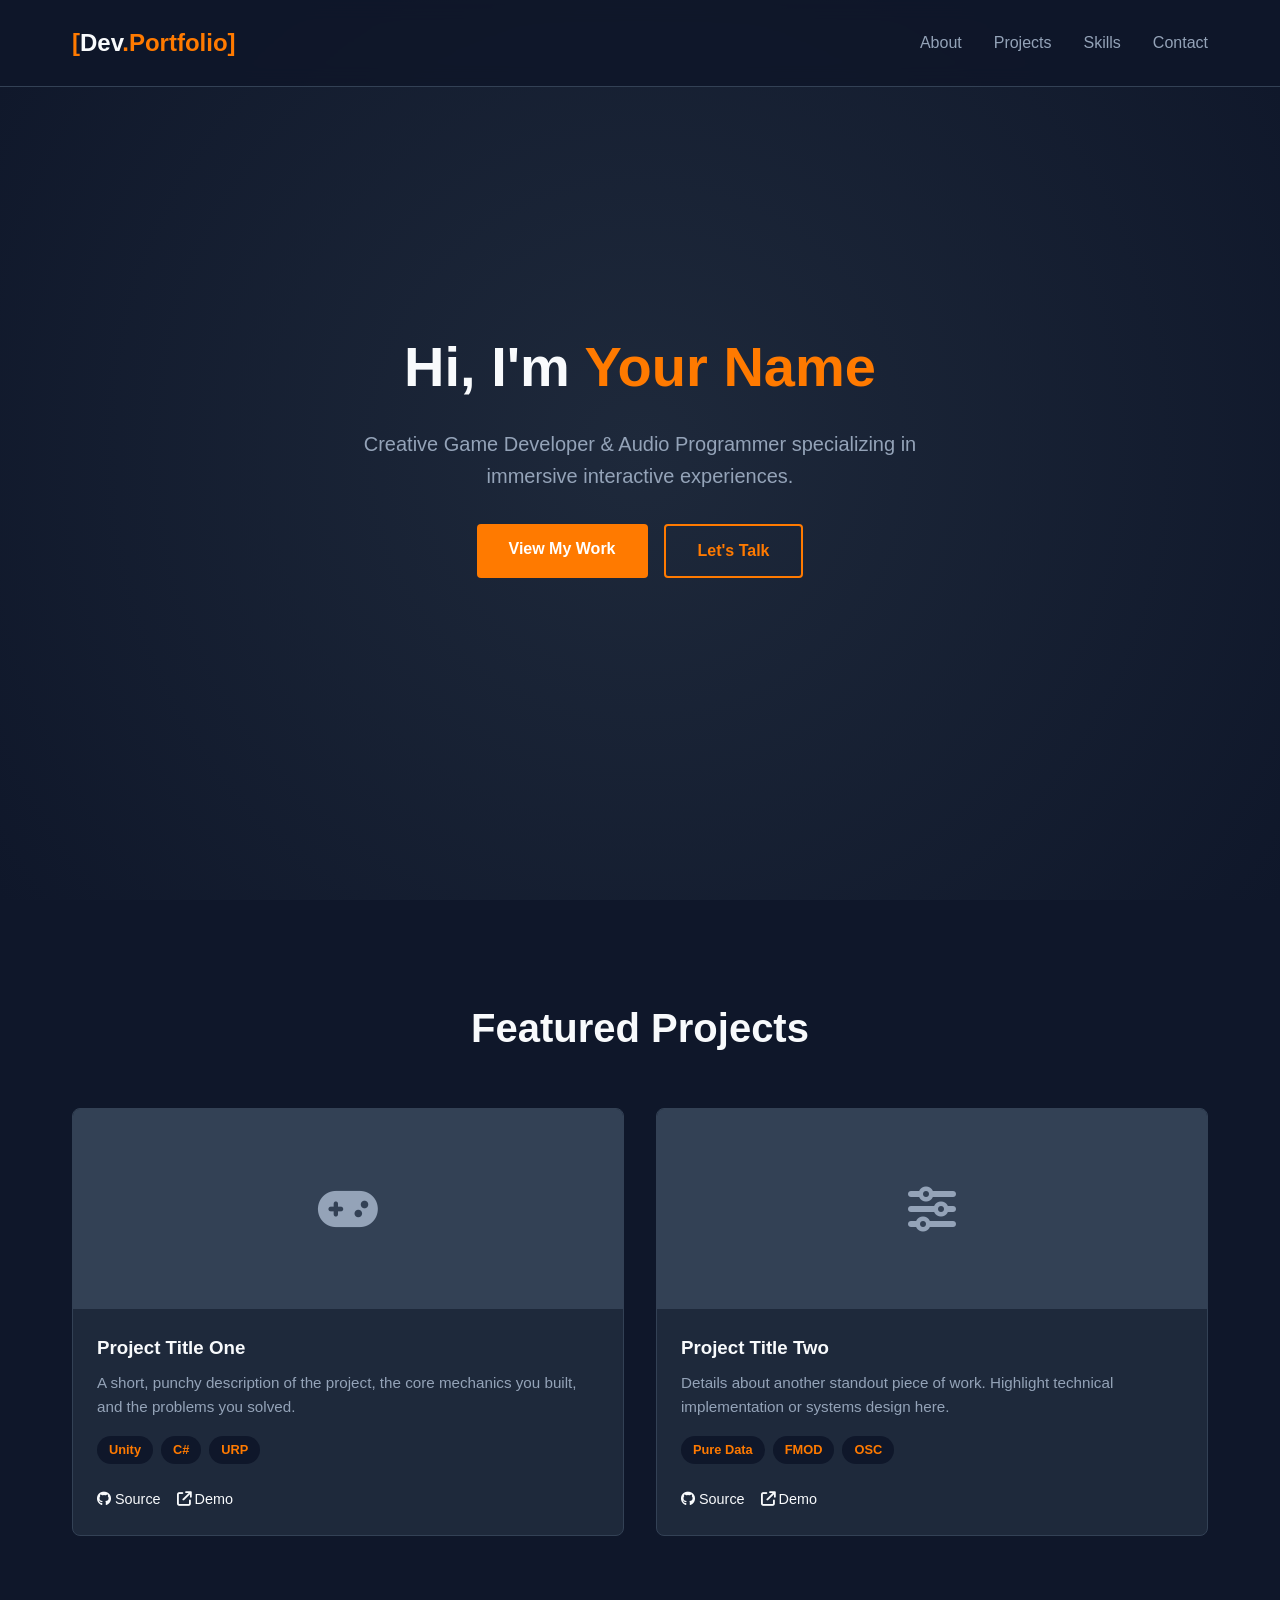
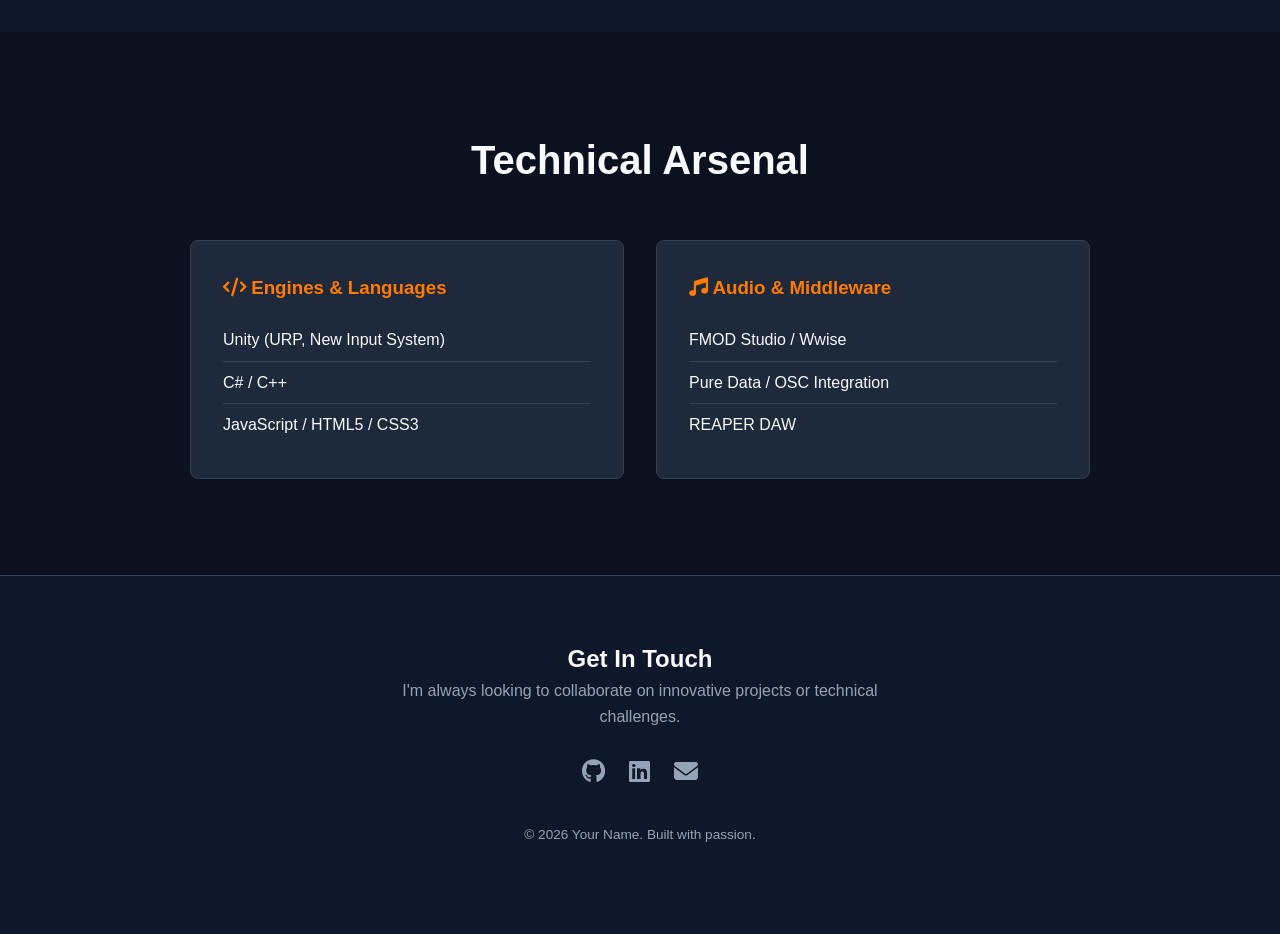
==== index.html @ 4544e8b8 "Added index, script, and style" ====
<!DOCTYPE html>
<html lang="en">
<head>
    <meta charset="UTF-8">
    <meta name="viewport" content="width=device-width, initial-scale=1.0">
    <title>Portfolio | Developer & Designer</title>
    <link rel="stylesheet" href="style.css">
    <link rel="stylesheet" href="https://cdnjs.cloudflare.com/ajax/libs/font-awesome/6.4.0/css/all.min.css">
</head>
<body>

    <header>
        <nav class="navbar">
            <a href="#" class="logo"><span>[</span>Dev<span>.Portfolio]</span></a>
            <ul class="nav-links">
                <li><a href="#about">About</a></li>
                <li><a href="#projects">Projects</a></li>
                <li><a href="#skills">Skills</a></li>
                <li><a href="#contact">Contact</a></li>
            </ul>
            <div class="burger">
                <i class="fa-solid fa-bars"></i>
            </div>
        </nav>
    </header>

    <section id="hero" class="hero-section">
        <div class="hero-content">
            <h1>Hi, I'm <span class="highlight">Your Name</span></h1>
            <p>Creative Game Developer & Audio Programmer specializing in immersive interactive experiences.</p>
            <div class="hero-buttons">
                <a href="#projects" class="btn primary-btn">View My Work</a>
                <a href="#contact" class="btn secondary-btn">Let's Talk</a>
            </div>
        </div>
    </section>

    <section id="projects" class="projects-section">
        <h2>Featured Projects</h2>
        <div class="projects-grid">
            
            <div class="project-card">
                <div class="project-image">
                    <div class="image-placeholder"><i class="fa-solid fa-gamepad fa-3x"></i></div>
                </div>
                <div class="project-info">
                    <h3>Project Title One</h3>
                    <p>A short, punchy description of the project, the core mechanics you built, and the problems you solved.</p>
                    <div class="tags">
                        <span>Unity</span>
                        <span>C#</span>
                        <span>URP</span>
                    </div>
                    <div class="project-links">
                        <a href="#" target="_blank"><i class="fa-brands fa-github"></i> Source</a>
                        <a href="#" target="_blank"><i class="fa-solid fa-arrow-up-right-from-square"></i> Demo</a>
                    </div>
                </div>
            </div>

            <div class="project-card">
                <div class="project-image">
                    <div class="image-placeholder"><i class="fa-solid fa-sliders fa-3x"></i></div>
                </div>
                <div class="project-info">
                    <h3>Project Title Two</h3>
                    <p>Details about another standout piece of work. Highlight technical implementation or systems design here.</p>
                    <div class="tags">
                        <span>Pure Data</span>
                        <span>FMOD</span>
                        <span>OSC</span>
                    </div>
                    <div class="project-links">
                        <a href="#" target="_blank"><i class="fa-brands fa-github"></i> Source</a>
                        <a href="#" target="_blank"><i class="fa-solid fa-arrow-up-right-from-square"></i> Demo</a>
                    </div>
                </div>
            </div>

        </div>
    </section>

    <section id="skills" class="skills-section">
        <h2>Technical Arsenal</h2>
        <div class="skills-container">
            <div class="skill-category">
                <h3><i class="fa-solid fa-code"></i> Engines & Languages</h3>
                <ul>
                    <li>Unity (URP, New Input System)</li>
                    <li>C# / C++</li>
                    <li>JavaScript / HTML5 / CSS3</li>
                </ul>
            </div>
            <div class="skill-category">
                <h3><i class="fa-solid fa-music"></i> Audio & Middleware</h3>
                <ul>
                    <li>FMOD Studio / Wwise</li>
                    <li>Pure Data / OSC Integration</li>
                    <li>REAPER DAW</li>
                </ul>
            </div>
        </div>
    </section>

    <footer id="contact">
        <h2>Get In Touch</h2>
        <p>I'm always looking to collaborate on innovative projects or technical challenges.</p>
        <div class="social-links">
            <a href="https://github.com" target="_blank"><i class="fa-brands fa-github"></i></a>
            <a href="https://linkedin.com" target="_blank"><i class="fa-brands fa-linkedin"></i></a>
            <a href="mailto:your.email@example.com"><i class="fa-solid fa-envelope"></i></a>
        </div>
        <p class="copyright">&copy; 2026 Your Name. Built with passion.</p>
    </footer>

    <script src="script.js"></script>
</body>
</html>
---- style.css ----
/* --- Global Reset & Variables --- */
* {
    margin: 0;
    padding: 0;
    box-sizing: border-box;
    font-family: 'Segoe UI', Tahoma, Geneva, Verdana, sans-serif;
    scroll-behavior: smooth;
}

:root {
    --bg-color: #0f172a;
    --card-bg: #1e293b;
    --text-main: #f8fafc;
    --text-muted: #94a3b8;
    --accent-color: #ff7a00; /* Warm, sharp glow */
    --accent-hover: #e06c00;
}

body {
    background-color: var(--bg-color);
    color: var(--text-main);
    line-height: 1.6;
}

/* --- Navigation --- */
header {
    background-color: rgba(15, 23, 42, 0.9);
    position: fixed;
    width: 100%;
    top: 0;
    z-index: 1000;
    backdrop-filter: blur(10px);
    border-bottom: 1px solid #334155;
}

.navbar {
    display: flex;
    justify-content: space-between;
    align-items: center;
    max-width: 1200px;
    margin: 0 auto;
    padding: 1.5rem 2rem;
}

.logo {
    font-size: 1.5rem;
    font-weight: 700;
    text-decoration: none;
    color: var(--text-main);
}

.logo span {
    color: var(--accent-color);
}

.nav-links {
    display: flex;
    list-style: none;
    gap: 2rem;
}

.nav-links a {
    text-decoration: none;
    color: var(--text-muted);
    font-weight: 500;
    transition: color 0.3s;
}

.nav-links a:hover {
    color: var(--accent-color);
}

.burger {
    display: none;
    font-size: 1.5rem;
    cursor: pointer;
}

/* --- Hero Section --- */
.hero-section {
    height: 100vh;
    display: flex;
    align-items: center;
    justify-content: center;
    text-align: center;
    padding: 0 2rem;
    background: radial-gradient(circle at center, #1e293b 0%, #0f172a 100%);
}

.hero-content h1 {
    font-size: 3.5rem;
    margin-bottom: 1rem;
}

.hero-content .highlight {
    color: var(--accent-color);
}

.hero-content p {
    font-size: 1.25rem;
    color: var(--text-muted);
    max-width: 600px;
    margin: 0 auto 2rem auto;
}

.hero-buttons {
    display: flex;
    justify-content: center;
    gap: 1rem;
}

.btn {
    padding: 0.75rem 2rem;
    border-radius: 4px;
    text-decoration: none;
    font-weight: 600;
    transition: all 0.3s;
}

.primary-btn {
    background-color: var(--accent-color);
    color: #fff;
}

.primary-btn:hover {
    background-color: var(--accent-hover);
    box-shadow: 0 0 15px rgba(255, 122, 0, 0.4);
}

.secondary-btn {
    border: 2px solid var(--accent-color);
    color: var(--accent-color);
}

.secondary-btn:hover {
    background-color: var(--accent-color);
    color: #fff;
}

/* --- Projects Section --- */
.projects-section {
    max-width: 1200px;
    margin: 0 auto;
    padding: 6rem 2rem;
}

.projects-section h2 {
    font-size: 2.5rem;
    margin-bottom: 3rem;
    text-align: center;
}

.projects-grid {
    display: grid;
    grid-template-columns: repeat(auto-fit, minmax(350px, 1fr));
    gap: 2rem;
}

.project-card {
    background-color: var(--card-bg);
    border-radius: 8px;
    overflow: hidden;
    border: 1px solid #334155;
    transition: transform 0.3s, box-shadow 0.3s;
}

.project-card:hover {
    transform: translateY(-5px);
    box-shadow: 0 10px 20px rgba(0,0,0,0.3);
    border-color: var(--accent-color);
}

.image-placeholder {
    background-color: #334155;
    height: 200px;
    display: flex;
    align-items: center;
    justify-content: center;
    color: var(--text-muted);
}

.project-info {
    padding: 1.5rem;
}

.project-info h3 {
    margin-bottom: 0.5rem;
}

.project-info p {
    color: var(--text-muted);
    font-size: 0.95rem;
    margin-bottom: 1rem;
}

.tags {
    display: flex;
    flex-wrap: wrap;
    gap: 0.5rem;
    margin-bottom: 1.5rem;
}

.tags span {
    background-color: #0f172a;
    color: var(--accent-color);
    padding: 0.25rem 0.75rem;
    font-size: 0.8rem;
    border-radius: 20px;
    font-weight: 600;
}

.project-links {
    display: flex;
    gap: 1rem;
}

.project-links a {
    color: var(--text-main);
    text-decoration: none;
    font-size: 0.9rem;
    transition: color 0.3s;
}

.project-links a:hover {
    color: var(--accent-color);
}

/* --- Skills Section --- */
.skills-section {
    background-color: #0b111e;
    padding: 6rem 2rem;
}

.skills-section h2 {
    font-size: 2.5rem;
    text-align: center;
    margin-bottom: 3rem;
}

.skills-container {
    max-width: 900px;
    margin: 0 auto;
    display: flex;
    justify-content: space-between;
    gap: 2rem;
    flex-wrap: wrap;
}

.skill-category {
    background-color: var(--card-bg);
    padding: 2rem;
    border-radius: 8px;
    flex: 1;
    min-width: 280px;
    border: 1px solid #334155;
}

.skill-category h3 {
    margin-bottom: 1rem;
    color: var(--accent-color);
}

.skill-category ul {
    list-style: none;
}

.skill-category li {
    padding: 0.5rem 0;
    border-bottom: 1px solid #334155;
}

.skill-category li:last-child {
    border-bottom: none;
}

/* --- Footer --- */
footer {
    text-align: center;
    padding: 4rem 2rem;
    border-top: 1px solid #334155;
}

footer p {
    color: var(--text-muted);
    max-width: 500px;
    margin: 0 auto 1.5rem auto;
}

.social-links {
    display: flex;
    justify-content: center;
    gap: 1.5rem;
    margin-bottom: 2rem;
}

.social-links a {
    color: var(--text-muted);
    font-size: 1.5rem;
    transition: color 0.3s;
}

.social-links a:hover {
    color: var(--accent-color);
}

.copyright {
    font-size: 0.85rem;
}

/* --- Responsive Menu --- */
@media (max-width: 768px) {
    .nav-links {
        display: none;
    }
    .burger {
        display: block;
    }
}
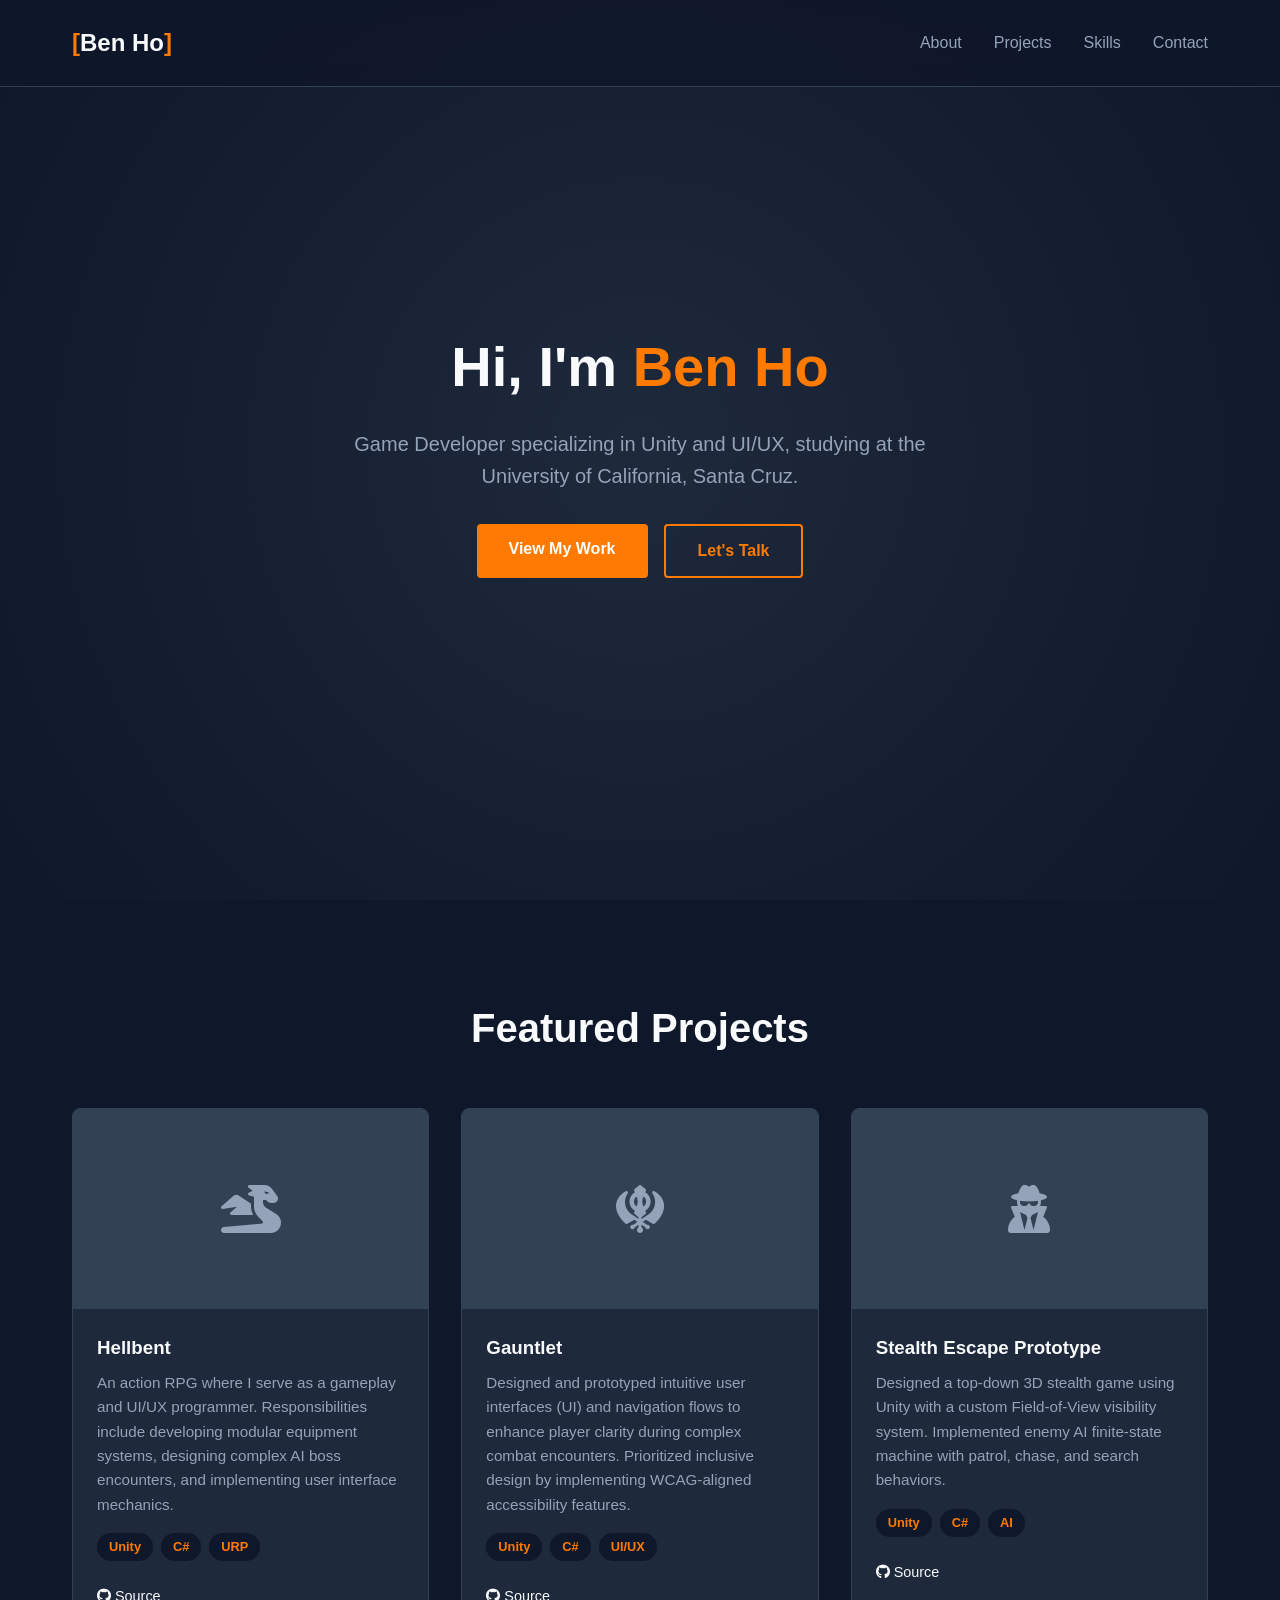
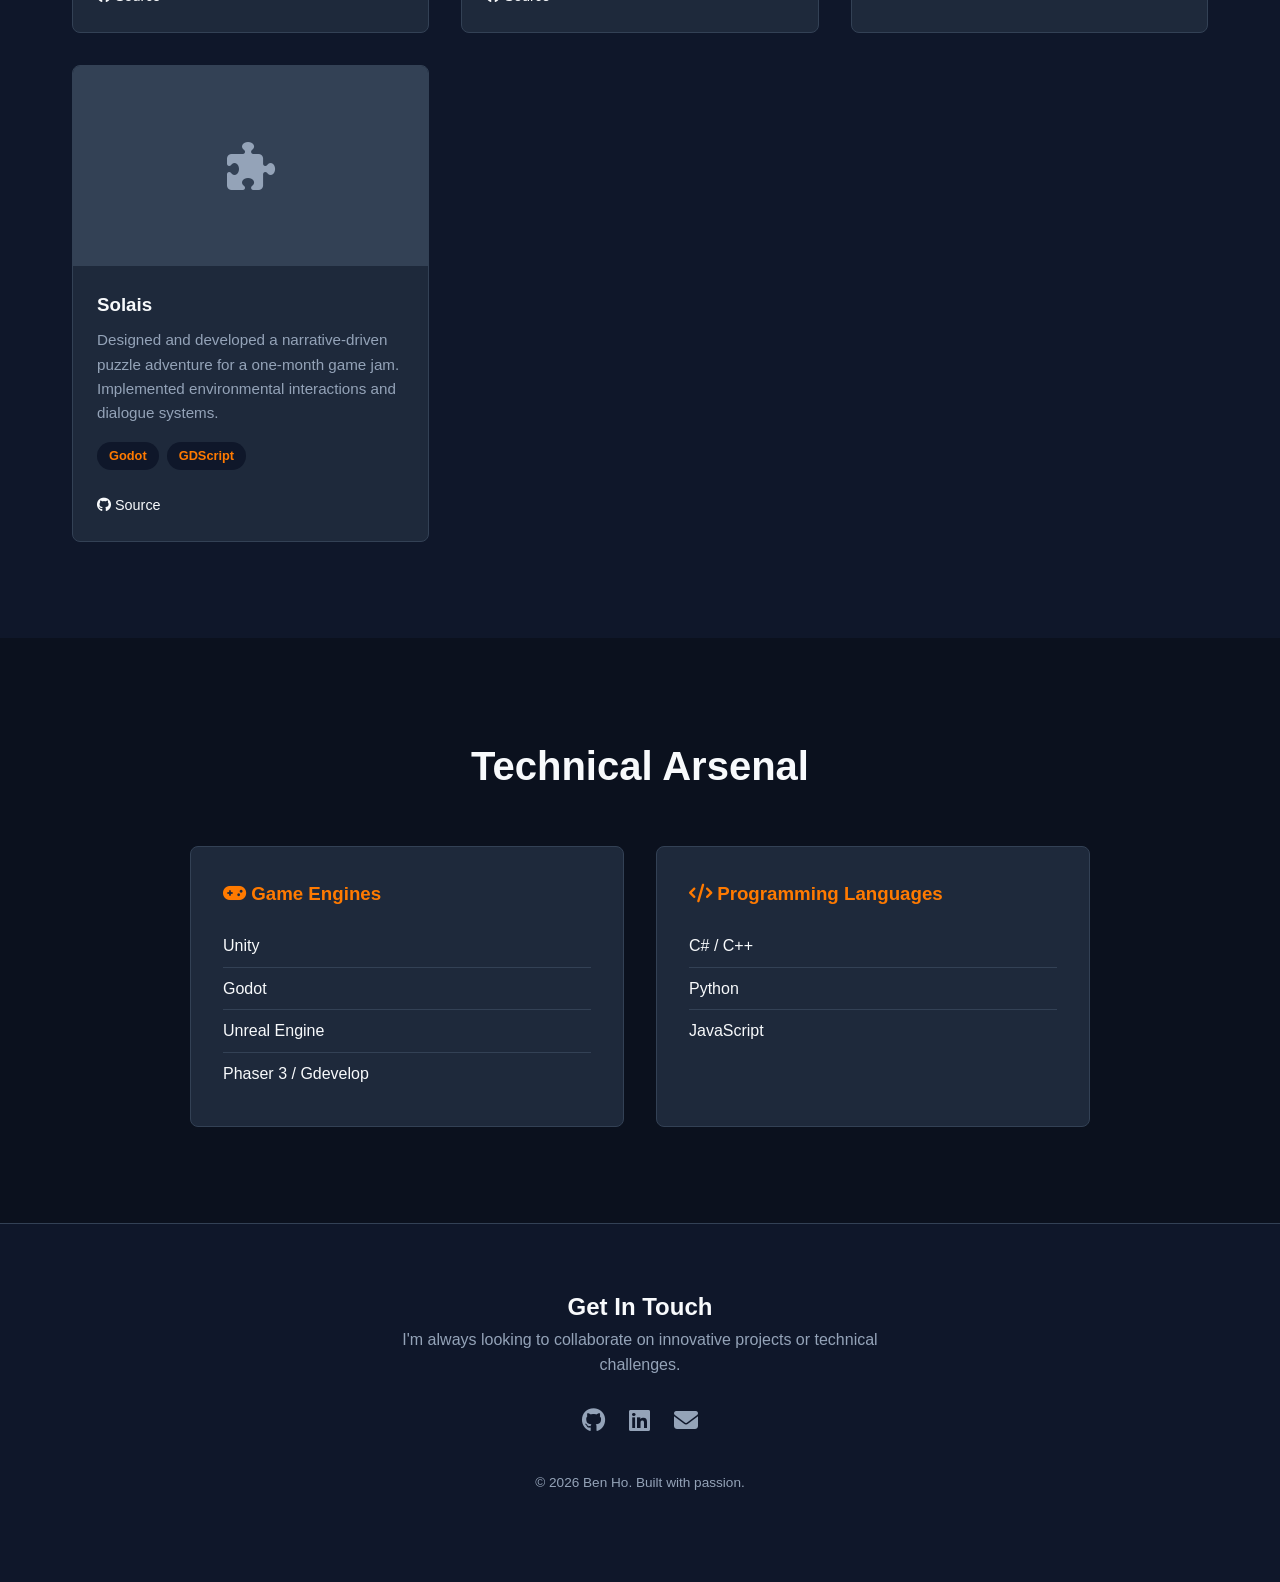
==== commit 539bb3d8: "Updated Index.html" ====
--- a/index.html
+++ b/index.html
@@ -3,7 +3,7 @@
 <head>
     <meta charset="UTF-8">
     <meta name="viewport" content="width=device-width, initial-scale=1.0">
-    <title>Portfolio | Developer & Designer</title>
+    <title>Ben Ho | Game Developer</title>
     <link rel="stylesheet" href="style.css">
     <link rel="stylesheet" href="https://cdnjs.cloudflare.com/ajax/libs/font-awesome/6.4.0/css/all.min.css">
 </head>
@@ -11,9 +11,9 @@
 
     <header>
         <nav class="navbar">
-            <a href="#" class="logo"><span>[</span>Dev<span>.Portfolio]</span></a>
+            <a href="#" class="logo"><span>[</span>Ben Ho<span>]</span></a>
             <ul class="nav-links">
-                <li><a href="#about">About</a></li>
+                <li><a href="#hero">About</a></li>
                 <li><a href="#projects">Projects</a></li>
                 <li><a href="#skills">Skills</a></li>
                 <li><a href="#contact">Contact</a></li>
@@ -26,8 +26,8 @@
 
     <section id="hero" class="hero-section">
         <div class="hero-content">
-            <h1>Hi, I'm <span class="highlight">Your Name</span></h1>
-            <p>Creative Game Developer & Audio Programmer specializing in immersive interactive experiences.</p>
+            <h1>Hi, I'm <span class="highlight">Ben Ho</span></h1>
+            <p>Game Developer specializing in Unity and UI/UX, studying at the University of California, Santa Cruz.</p>
             <div class="hero-buttons">
                 <a href="#projects" class="btn primary-btn">View My Work</a>
                 <a href="#contact" class="btn secondary-btn">Let's Talk</a>
@@ -41,11 +41,11 @@
             
             <div class="project-card">
                 <div class="project-image">
-                    <div class="image-placeholder"><i class="fa-solid fa-gamepad fa-3x"></i></div>
+                    <div class="image-placeholder"><i class="fa-solid fa-dragon fa-3x"></i></div>
                 </div>
                 <div class="project-info">
-                    <h3>Project Title One</h3>
-                    <p>A short, punchy description of the project, the core mechanics you built, and the problems you solved.</p>
+                    <h3>Hellbent</h3>
+                    <p>An action RPG where I serve as a gameplay and UI/UX programmer. Responsibilities include developing modular equipment systems, designing complex AI boss encounters, and implementing user interface mechanics.</p>
                     <div class="tags">
                         <span>Unity</span>
                         <span>C#</span>
@@ -53,26 +53,59 @@
                     </div>
                     <div class="project-links">
                         <a href="#" target="_blank"><i class="fa-brands fa-github"></i> Source</a>
-                        <a href="#" target="_blank"><i class="fa-solid fa-arrow-up-right-from-square"></i> Demo</a>
                     </div>
                 </div>
             </div>
 
             <div class="project-card">
                 <div class="project-image">
-                    <div class="image-placeholder"><i class="fa-solid fa-sliders fa-3x"></i></div>
+                    <div class="image-placeholder"><i class="fa-solid fa-khanda fa-3x"></i></div>
                 </div>
                 <div class="project-info">
-                    <h3>Project Title Two</h3>
-                    <p>Details about another standout piece of work. Highlight technical implementation or systems design here.</p>
+                    <h3>Gauntlet</h3>
+                    <p>Designed and prototyped intuitive user interfaces (UI) and navigation flows to enhance player clarity during complex combat encounters. Prioritized inclusive design by implementing WCAG-aligned accessibility features.</p>
                     <div class="tags">
-                        <span>Pure Data</span>
-                        <span>FMOD</span>
-                        <span>OSC</span>
+                        <span>Unity</span>
+                        <span>C#</span>
+                        <span>UI/UX</span>
                     </div>
                     <div class="project-links">
                         <a href="#" target="_blank"><i class="fa-brands fa-github"></i> Source</a>
-                        <a href="#" target="_blank"><i class="fa-solid fa-arrow-up-right-from-square"></i> Demo</a>
+                    </div>
+                </div>
+            </div>
+
+            <div class="project-card">
+                <div class="project-image">
+                    <div class="image-placeholder"><i class="fa-solid fa-user-secret fa-3x"></i></div>
+                </div>
+                <div class="project-info">
+                    <h3>Stealth Escape Prototype</h3>
+                    <p>Designed a top-down 3D stealth game using Unity with a custom Field-of-View visibility system. Implemented enemy AI finite-state machine with patrol, chase, and search behaviors.</p>
+                    <div class="tags">
+                        <span>Unity</span>
+                        <span>C#</span>
+                        <span>AI</span>
+                    </div>
+                    <div class="project-links">
+                        <a href="#" target="_blank"><i class="fa-brands fa-github"></i> Source</a>
+                    </div>
+                </div>
+            </div>
+            
+            <div class="project-card">
+                <div class="project-image">
+                    <div class="image-placeholder"><i class="fa-solid fa-puzzle-piece fa-3x"></i></div>
+                </div>
+                <div class="project-info">
+                    <h3>Solais</h3>
+                    <p>Designed and developed a narrative-driven puzzle adventure for a one-month game jam. Implemented environmental interactions and dialogue systems.</p>
+                    <div class="tags">
+                        <span>Godot</span>
+                        <span>GDScript</span>
+                    </div>
+                    <div class="project-links">
+                        <a href="#" target="_blank"><i class="fa-brands fa-github"></i> Source</a>
                     </div>
                 </div>
             </div>
@@ -84,19 +117,20 @@
         <h2>Technical Arsenal</h2>
         <div class="skills-container">
             <div class="skill-category">
-                <h3><i class="fa-solid fa-code"></i> Engines & Languages</h3>
+                <h3><i class="fa-solid fa-gamepad"></i> Game Engines</h3>
                 <ul>
-                    <li>Unity (URP, New Input System)</li>
-                    <li>C# / C++</li>
-                    <li>JavaScript / HTML5 / CSS3</li>
+                    <li>Unity</li>
+                    <li>Godot</li>
+                    <li>Unreal Engine</li>
+                    <li>Phaser 3 / Gdevelop</li>
                 </ul>
             </div>
             <div class="skill-category">
-                <h3><i class="fa-solid fa-music"></i> Audio & Middleware</h3>
+                <h3><i class="fa-solid fa-code"></i> Programming Languages</h3>
                 <ul>
-                    <li>FMOD Studio / Wwise</li>
-                    <li>Pure Data / OSC Integration</li>
-                    <li>REAPER DAW</li>
+                    <li>C# / C++</li>
+                    <li>Python</li>
+                    <li>JavaScript</li>
                 </ul>
             </div>
         </div>
@@ -106,11 +140,11 @@
         <h2>Get In Touch</h2>
         <p>I'm always looking to collaborate on innovative projects or technical challenges.</p>
         <div class="social-links">
-            <a href="https://github.com" target="_blank"><i class="fa-brands fa-github"></i></a>
+            <a href="https://github.com/benho612" target="_blank"><i class="fa-brands fa-github"></i></a>
             <a href="https://linkedin.com" target="_blank"><i class="fa-brands fa-linkedin"></i></a>
-            <a href="mailto:your.email@example.com"><i class="fa-solid fa-envelope"></i></a>
+            <a href="mailto:hobenson57@gmail.com"><i class="fa-solid fa-envelope"></i></a>
         </div>
-        <p class="copyright">&copy; 2026 Your Name. Built with passion.</p>
+        <p class="copyright">&copy; 2026 Ben Ho. Built with passion.</p>
     </footer>
 
     <script src="script.js"></script>
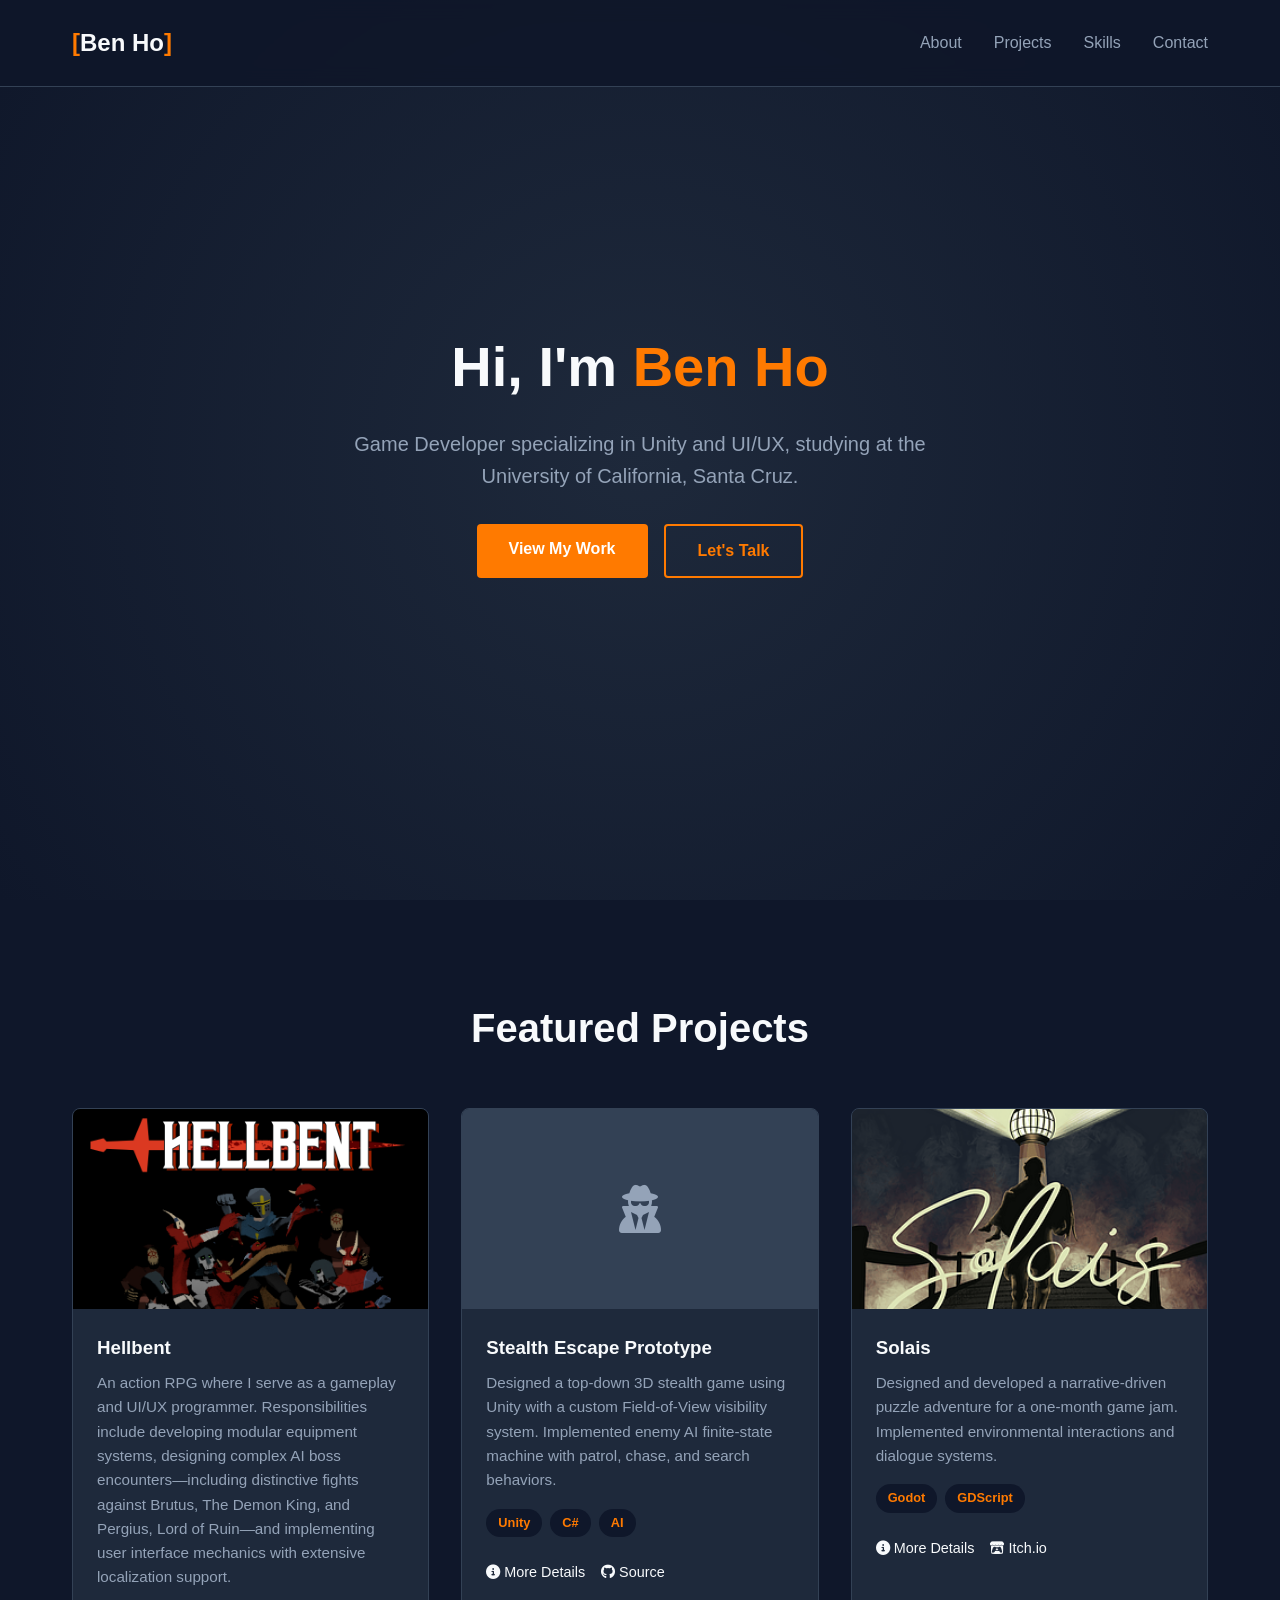
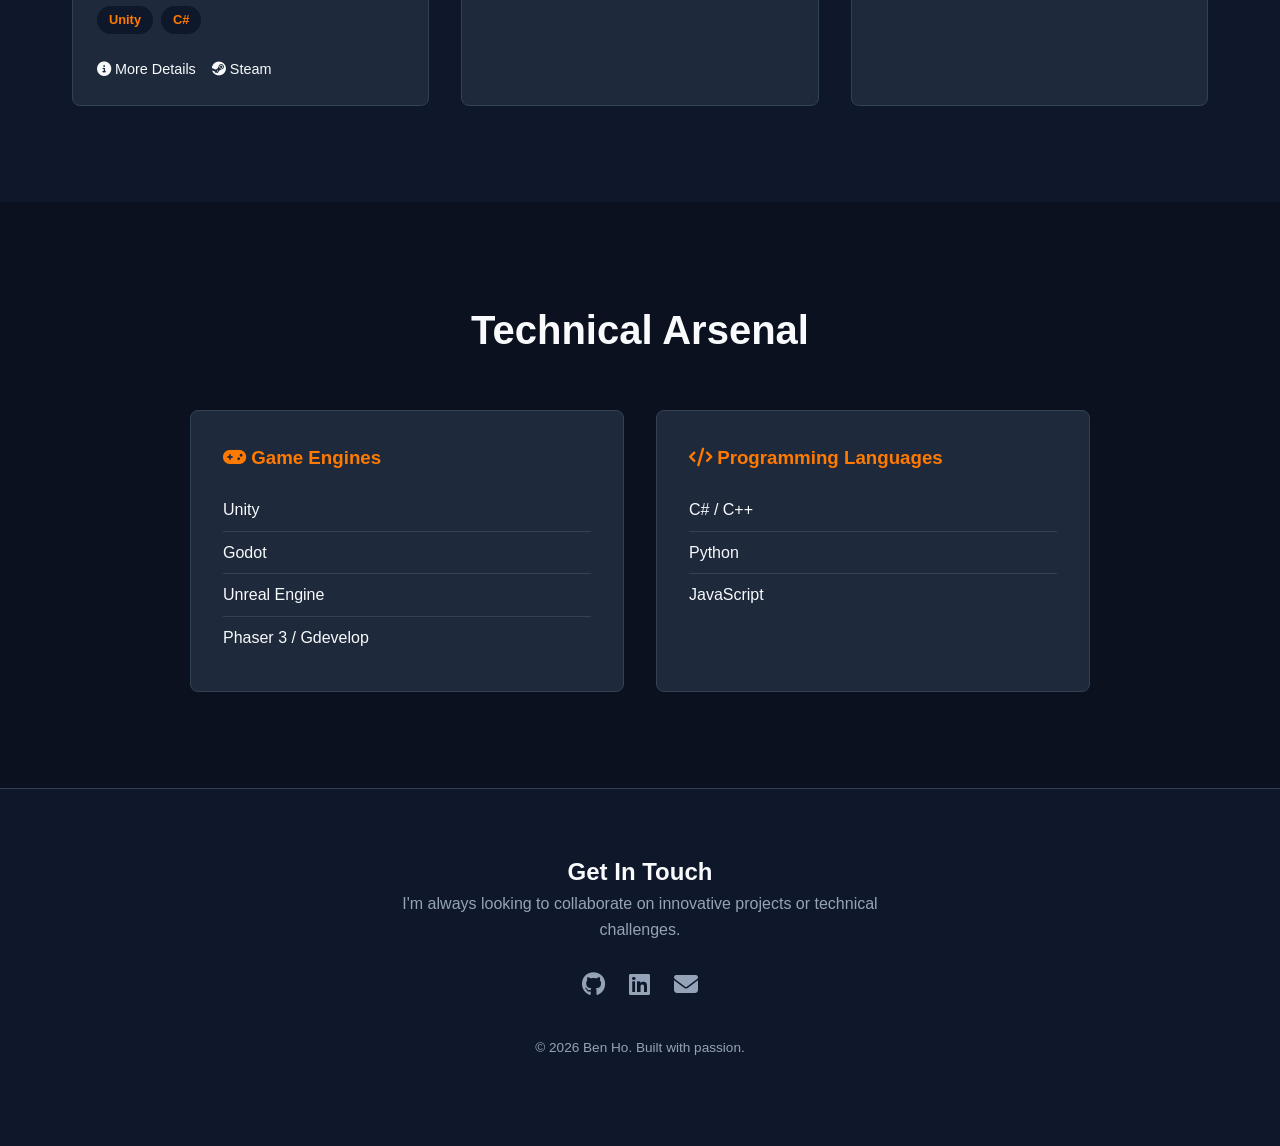
==== commit 7249fbe8: "Added more details" ====
--- a/index.html
+++ b/index.html
@@ -40,47 +40,33 @@
         <div class="projects-grid">
             
             <div class="project-card">
-                <div class="project-image">
-                    <div class="image-placeholder"><i class="fa-solid fa-dragon fa-3x"></i></div>
-                </div>
+                <a href="hellbent.html" style="text-decoration: none; color: inherit;">
+                    <div class="project-image" style="height: 200px;">
+                        <img src="Header.png" alt="Hellbent Action RPG" style="width: 100%; height: 100%; object-fit: cover;">
+                    </div>
+                </a>
                 <div class="project-info">
-                    <h3>Hellbent</h3>
-                    <p>An action RPG where I serve as a gameplay and UI/UX programmer. Responsibilities include developing modular equipment systems, designing complex AI boss encounters, and implementing user interface mechanics.</p>
+                    <h3><a href="hellbent.html" style="text-decoration: none; color: inherit;">Hellbent</a></h3>
+                    <p>An action RPG where I serve as a gameplay and UI/UX programmer. Responsibilities include developing modular equipment systems, designing complex AI boss encounters—including distinctive fights against Brutus, The Demon King, and Pergius, Lord of Ruin—and implementing user interface mechanics with extensive localization support.</p>
                     <div class="tags">
                         <span>Unity</span>
                         <span>C#</span>
-                        <span>URP</span>
                     </div>
                     <div class="project-links">
-                        <a href="#" target="_blank"><i class="fa-brands fa-github"></i> Source</a>
+                        <a href="hellbent.html"><i class="fa-solid fa-circle-info"></i> More Details</a>
+                        <a href="https://store.steampowered.com/app/4694770/HELLBENT/" target="_blank"><i class="fa-brands fa-steam"></i> Steam</a>
                     </div>
                 </div>
             </div>
 
             <div class="project-card">
-                <div class="project-image">
-                    <div class="image-placeholder"><i class="fa-solid fa-khanda fa-3x"></i></div>
-                </div>
+                <a href="stealth-escape.html" style="text-decoration: none; color: inherit;">
+                    <div class="project-image">
+                        <div class="image-placeholder"><i class="fa-solid fa-user-secret fa-3x"></i></div>
+                    </div>
+                </a>
                 <div class="project-info">
-                    <h3>Gauntlet</h3>
-                    <p>Designed and prototyped intuitive user interfaces (UI) and navigation flows to enhance player clarity during complex combat encounters. Prioritized inclusive design by implementing WCAG-aligned accessibility features.</p>
-                    <div class="tags">
-                        <span>Unity</span>
-                        <span>C#</span>
-                        <span>UI/UX</span>
-                    </div>
-                    <div class="project-links">
-                        <a href="#" target="_blank"><i class="fa-brands fa-github"></i> Source</a>
-                    </div>
-                </div>
-            </div>
-
-            <div class="project-card">
-                <div class="project-image">
-                    <div class="image-placeholder"><i class="fa-solid fa-user-secret fa-3x"></i></div>
-                </div>
-                <div class="project-info">
-                    <h3>Stealth Escape Prototype</h3>
+                    <h3><a href="stealth-escape.html" style="text-decoration: none; color: inherit;">Stealth Escape Prototype</a></h3>
                     <p>Designed a top-down 3D stealth game using Unity with a custom Field-of-View visibility system. Implemented enemy AI finite-state machine with patrol, chase, and search behaviors.</p>
                     <div class="tags">
                         <span>Unity</span>
@@ -88,24 +74,28 @@
                         <span>AI</span>
                     </div>
                     <div class="project-links">
+                        <a href="stealth-escape.html"><i class="fa-solid fa-circle-info"></i> More Details</a>
                         <a href="#" target="_blank"><i class="fa-brands fa-github"></i> Source</a>
                     </div>
                 </div>
             </div>
             
             <div class="project-card">
-                <div class="project-image">
-                    <div class="image-placeholder"><i class="fa-solid fa-puzzle-piece fa-3x"></i></div>
-                </div>
+                <a href="solais.html" style="text-decoration: none; color: inherit;">
+                    <div class="project-image" style="height: 200px;">
+                        <img src="Solais.png" alt="Solais Puzzle Adventure" style="width: 100%; height: 100%; object-fit: cover;">
+                    </div>
+                </a>
                 <div class="project-info">
-                    <h3>Solais</h3>
+                    <h3><a href="solais.html" style="text-decoration: none; color: inherit;">Solais</a></h3>
                     <p>Designed and developed a narrative-driven puzzle adventure for a one-month game jam. Implemented environmental interactions and dialogue systems.</p>
                     <div class="tags">
                         <span>Godot</span>
                         <span>GDScript</span>
                     </div>
                     <div class="project-links">
-                        <a href="#" target="_blank"><i class="fa-brands fa-github"></i> Source</a>
+                        <a href="solais.html"><i class="fa-solid fa-circle-info"></i> More Details</a>
+                        <a href="https://cybersugarstudios.itch.io/solais" target="_blank"><i class="fa-brands fa-itch-io"></i> Itch.io</a>
                     </div>
                 </div>
             </div>
@@ -141,7 +131,7 @@
         <p>I'm always looking to collaborate on innovative projects or technical challenges.</p>
         <div class="social-links">
             <a href="https://github.com/benho612" target="_blank"><i class="fa-brands fa-github"></i></a>
-            <a href="https://linkedin.com" target="_blank"><i class="fa-brands fa-linkedin"></i></a>
+            <a href="https://www.linkedin.com/in/ben-ho-4857002bb/" target="_blank"><i class="fa-brands fa-linkedin"></i></a>
             <a href="mailto:hobenson57@gmail.com"><i class="fa-solid fa-envelope"></i></a>
         </div>
         <p class="copyright">&copy; 2026 Ben Ho. Built with passion.</p>
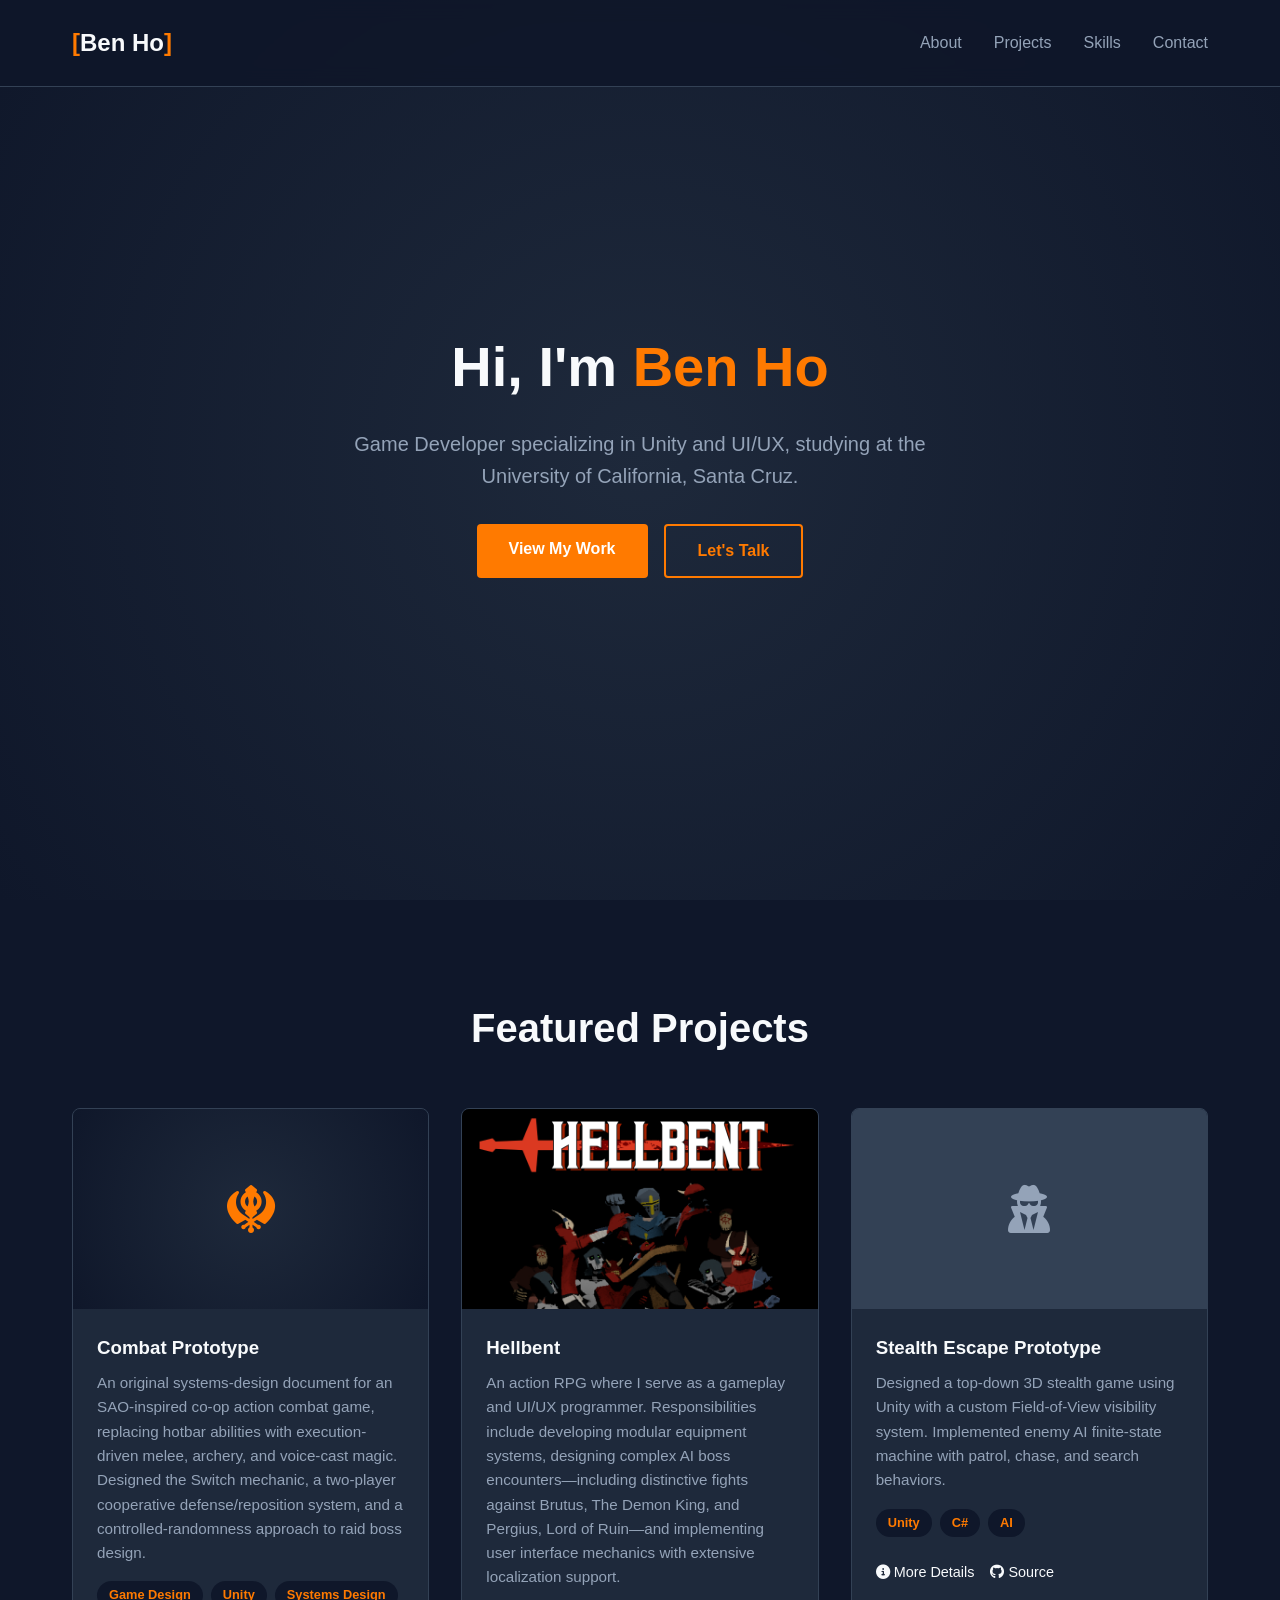
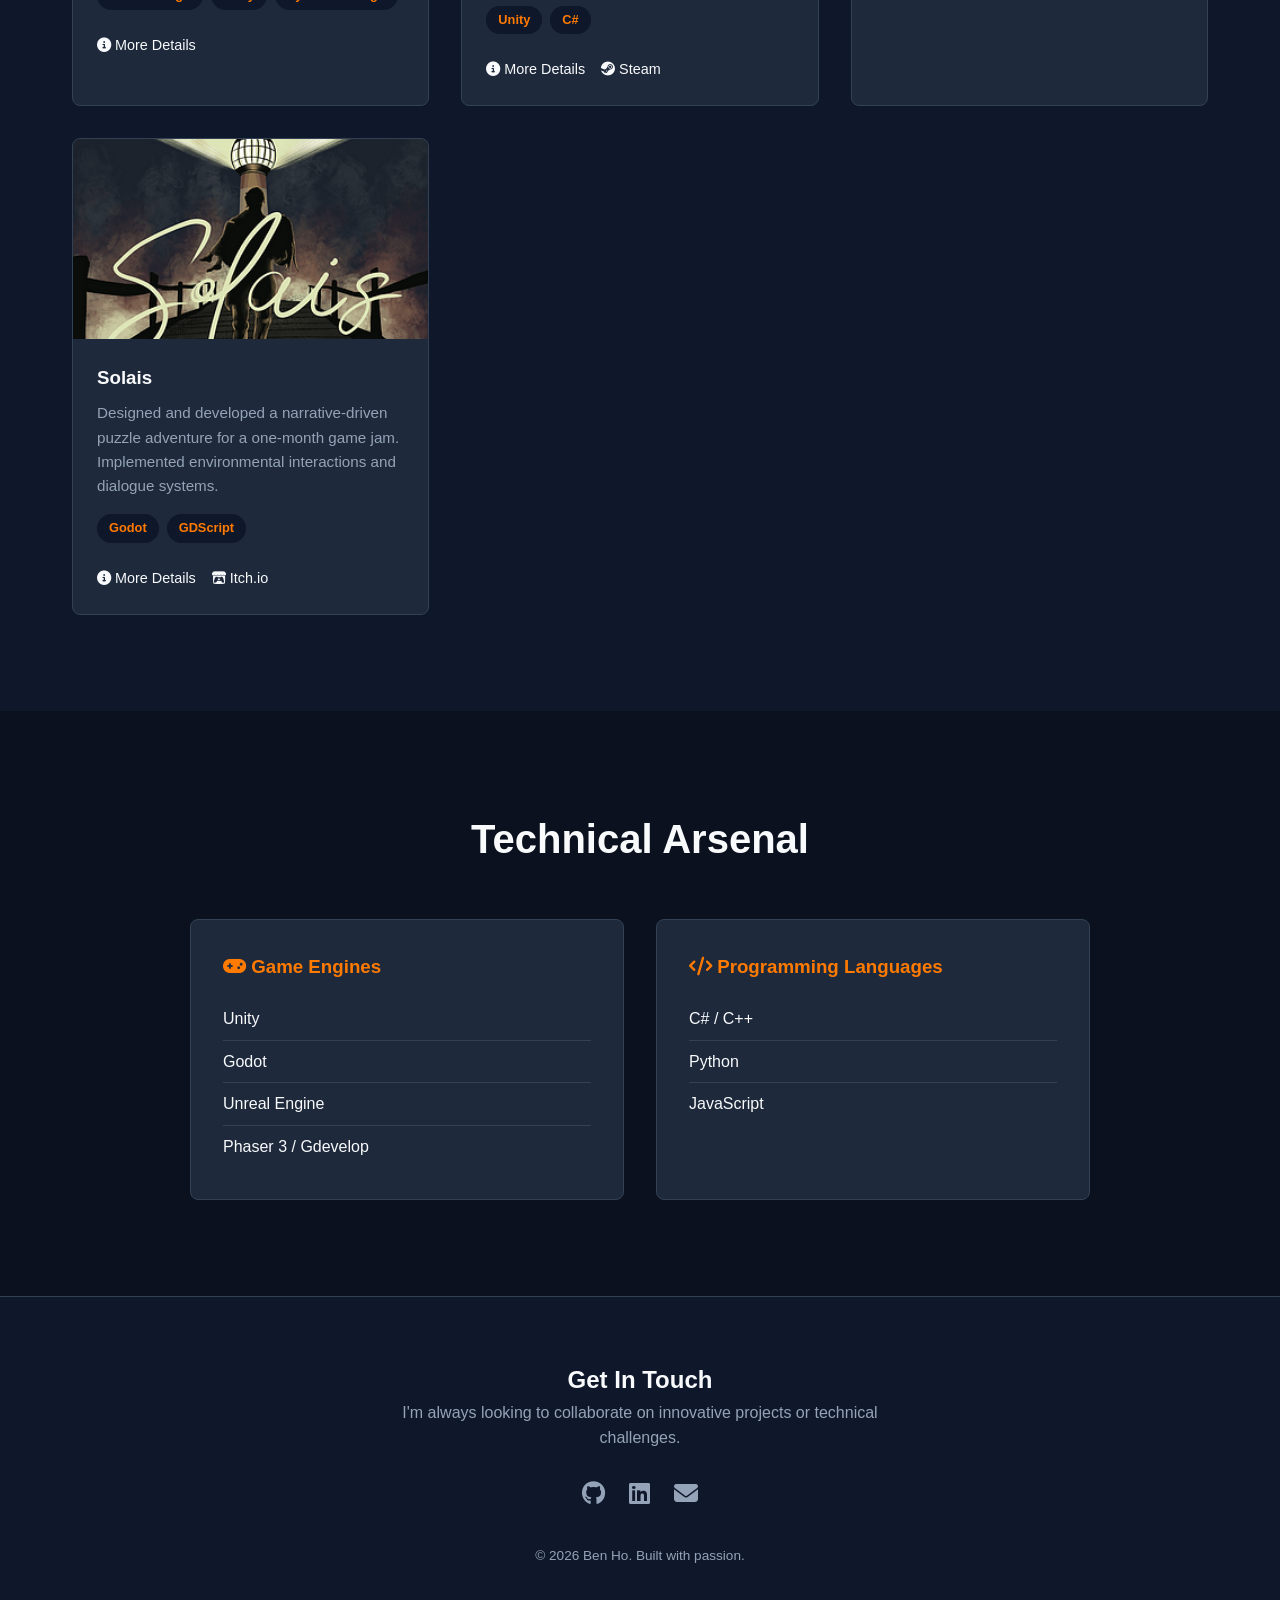
==== commit 3f45dc0f: "Added one more section" ====
--- a/index.html
+++ b/index.html
@@ -38,7 +38,27 @@
     <section id="projects" class="projects-section">
         <h2>Featured Projects</h2>
         <div class="projects-grid">
-            
+
+            <div class="project-card">
+                <a href="combat-prototype.html" style="text-decoration: none; color: inherit;">
+                    <div class="project-image" style="height: 200px; background: radial-gradient(circle at center, #1e293b 0%, #0f172a 100%); display: flex; align-items: center; justify-content: center; color: var(--accent-color);">
+                        <i class="fa-solid fa-khanda fa-3x"></i>
+                    </div>
+                </a>
+                <div class="project-info">
+                    <h3><a href="combat-prototype.html" style="text-decoration: none; color: inherit;">Combat Prototype</a></h3>
+                    <p>An original systems-design document for an SAO-inspired co-op action combat game, replacing hotbar abilities with execution-driven melee, archery, and voice-cast magic. Designed the Switch mechanic, a two-player cooperative defense/reposition system, and a controlled-randomness approach to raid boss design.</p>
+                    <div class="tags">
+                        <span>Game Design</span>
+                        <span>Unity</span>
+                        <span>Systems Design</span>
+                    </div>
+                    <div class="project-links">
+                        <a href="combat-prototype.html"><i class="fa-solid fa-circle-info"></i> More Details</a>
+                    </div>
+                </div>
+            </div>
+
             <div class="project-card">
                 <a href="hellbent.html" style="text-decoration: none; color: inherit;">
                     <div class="project-image" style="height: 200px;">
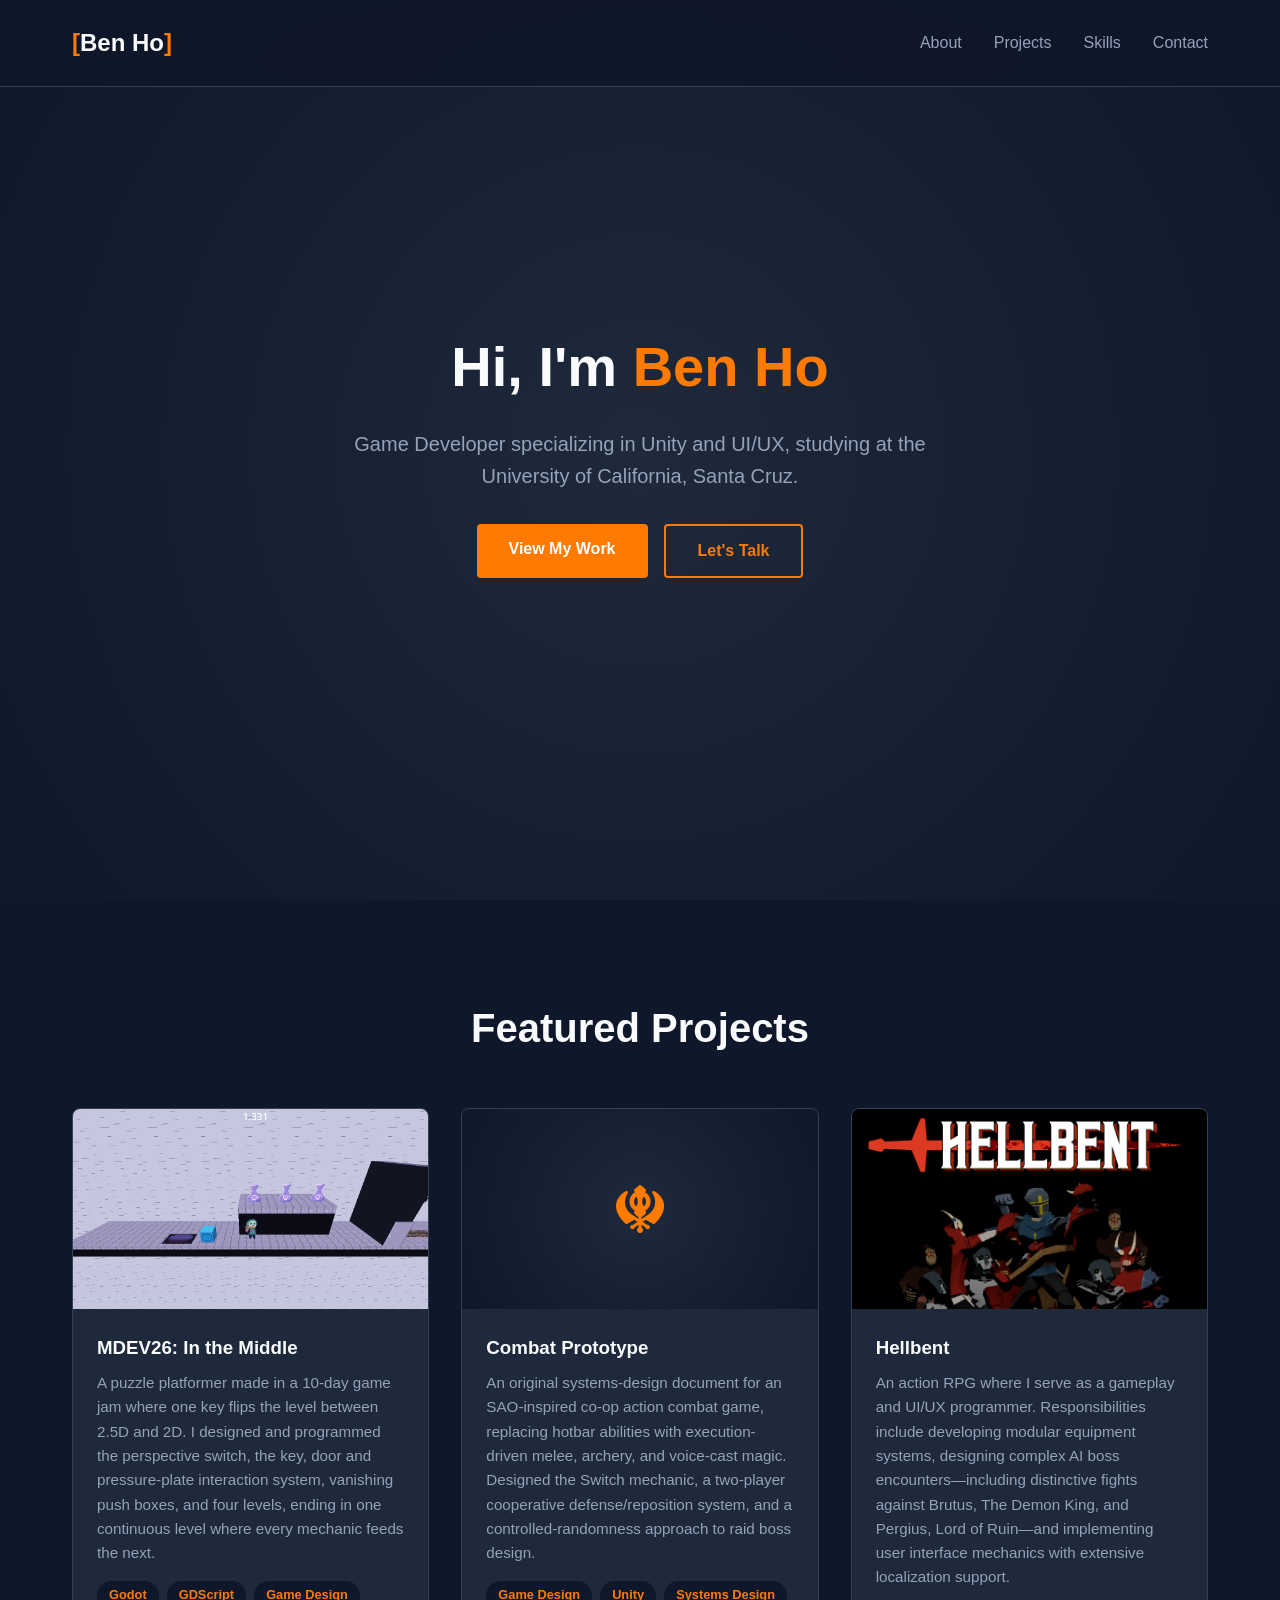
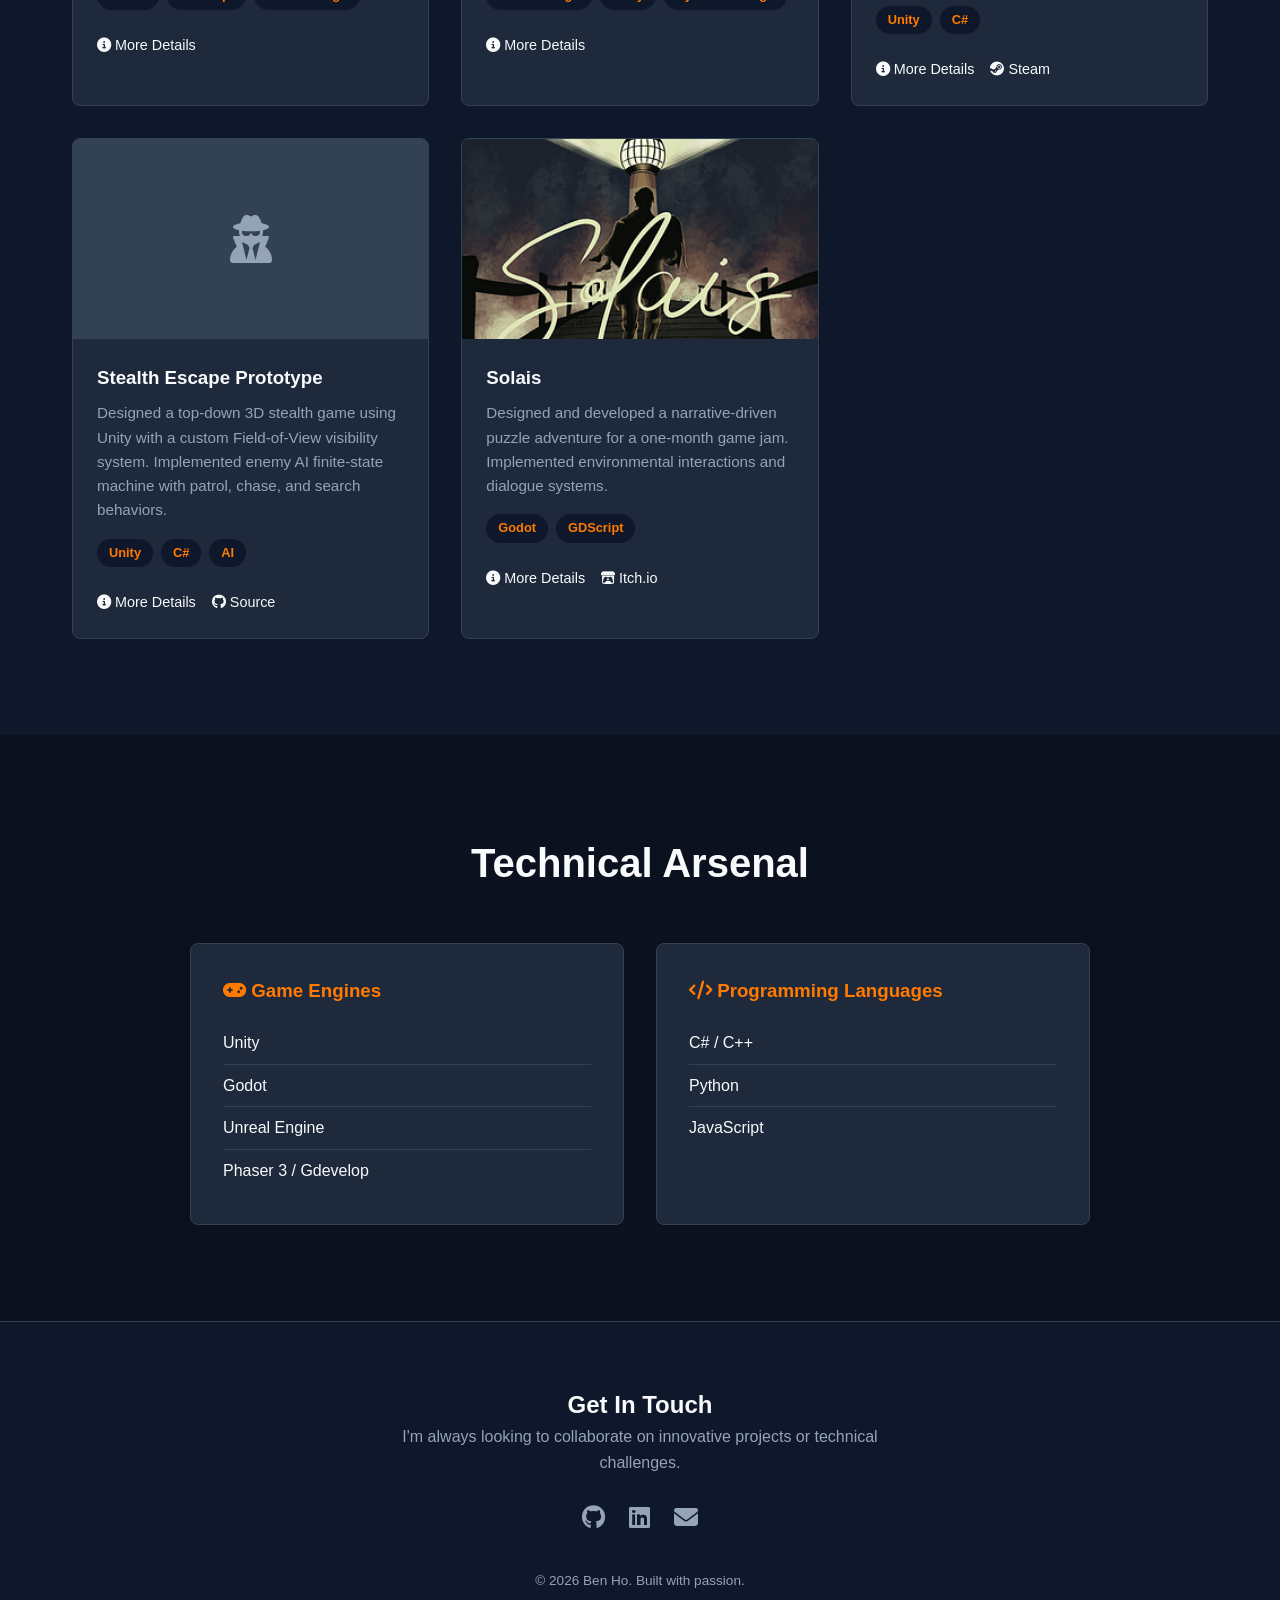
==== commit 91adf6ff: "Add MDEV26 game jam project" ====
--- a/index.html
+++ b/index.html
@@ -38,6 +38,26 @@
     <section id="projects" class="projects-section">
         <h2>Featured Projects</h2>
         <div class="projects-grid">
+
+            <div class="project-card">
+                <a href="mdev26.html" style="text-decoration: none; color: inherit;">
+                    <div class="project-image" style="height: 200px;">
+                        <img src="mdev26-ledge-25d.png" alt="MDEV26 puzzle platformer" style="width: 100%; height: 100%; object-fit: cover;">
+                    </div>
+                </a>
+                <div class="project-info">
+                    <h3><a href="mdev26.html" style="text-decoration: none; color: inherit;">MDEV26: In the Middle</a></h3>
+                    <p>A puzzle platformer made in a 10-day game jam where one key flips the level between 2.5D and 2D. I designed and programmed the perspective switch, the key, door and pressure-plate interaction system, vanishing push boxes, and four levels, ending in one continuous level where every mechanic feeds the next.</p>
+                    <div class="tags">
+                        <span>Godot</span>
+                        <span>GDScript</span>
+                        <span>Game Design</span>
+                    </div>
+                    <div class="project-links">
+                        <a href="mdev26.html"><i class="fa-solid fa-circle-info"></i> More Details</a>
+                    </div>
+                </div>
+            </div>
 
             <div class="project-card">
                 <a href="combat-prototype.html" style="text-decoration: none; color: inherit;">
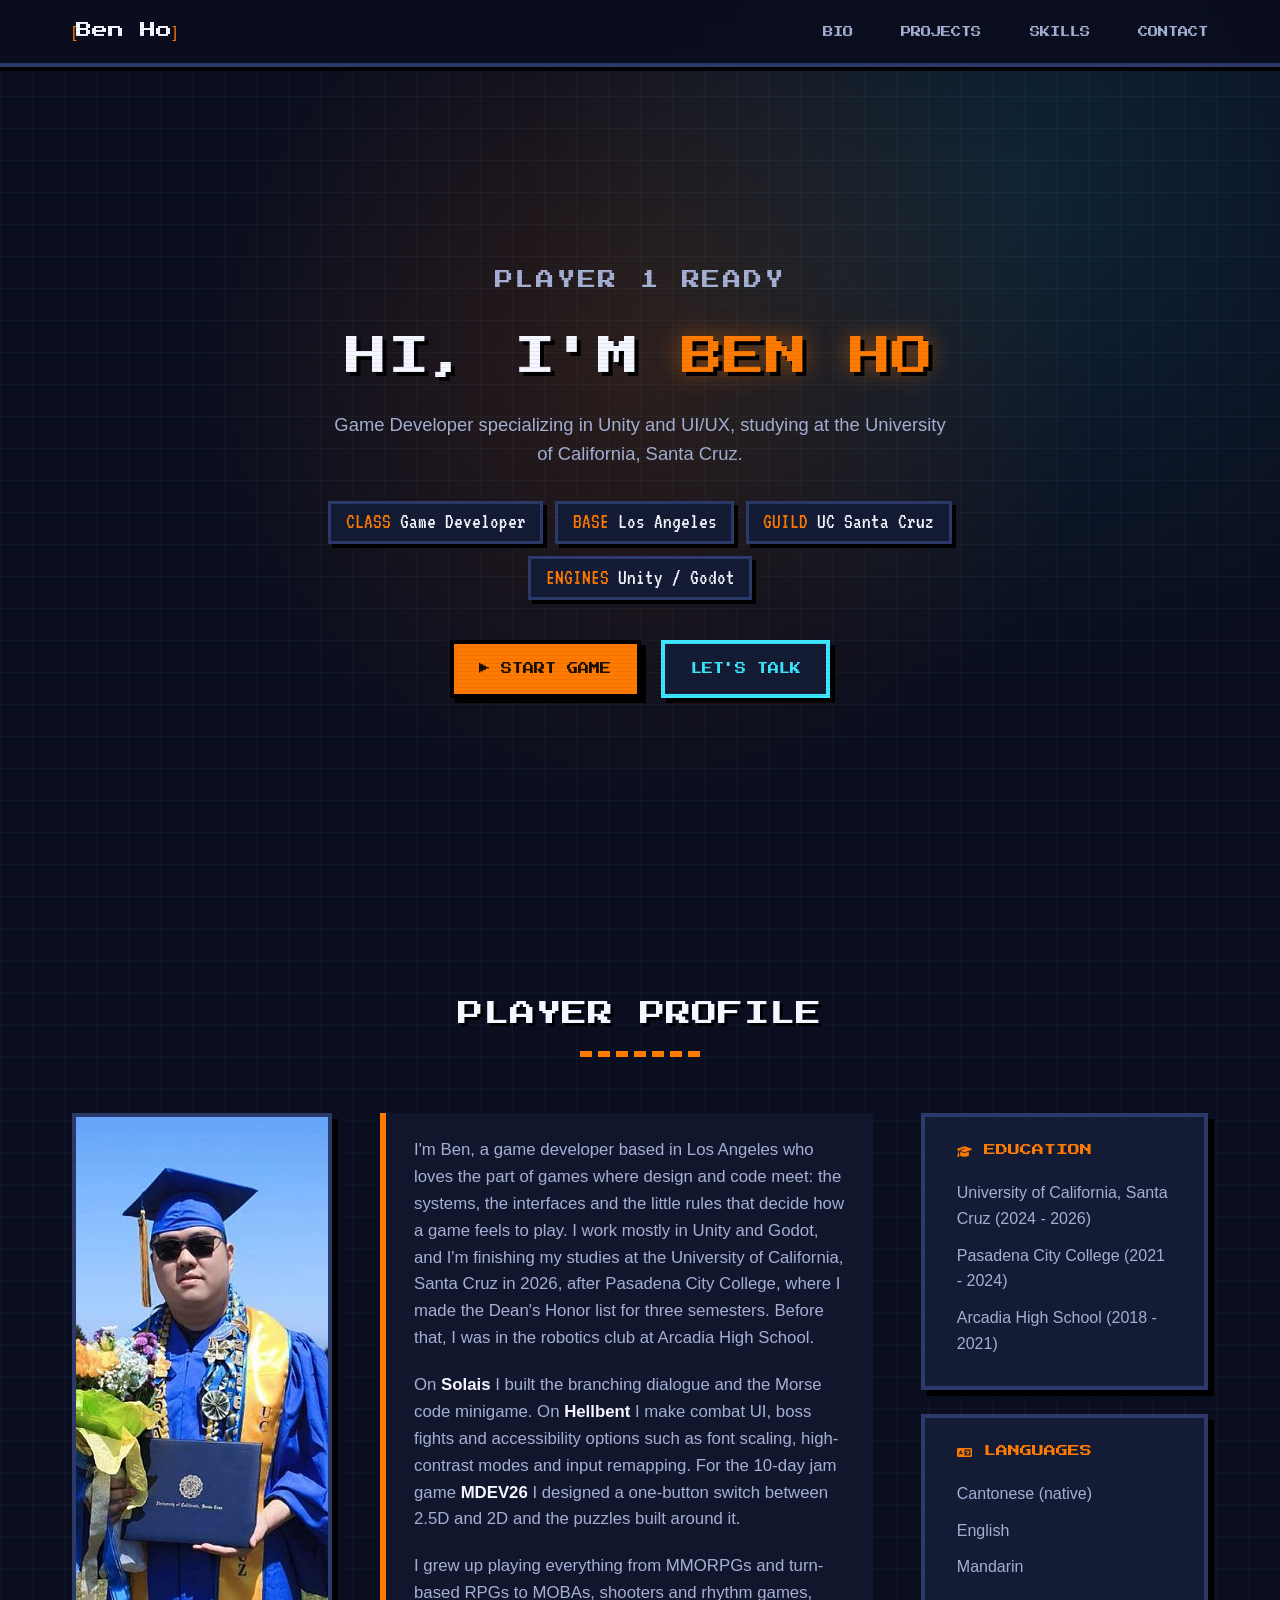
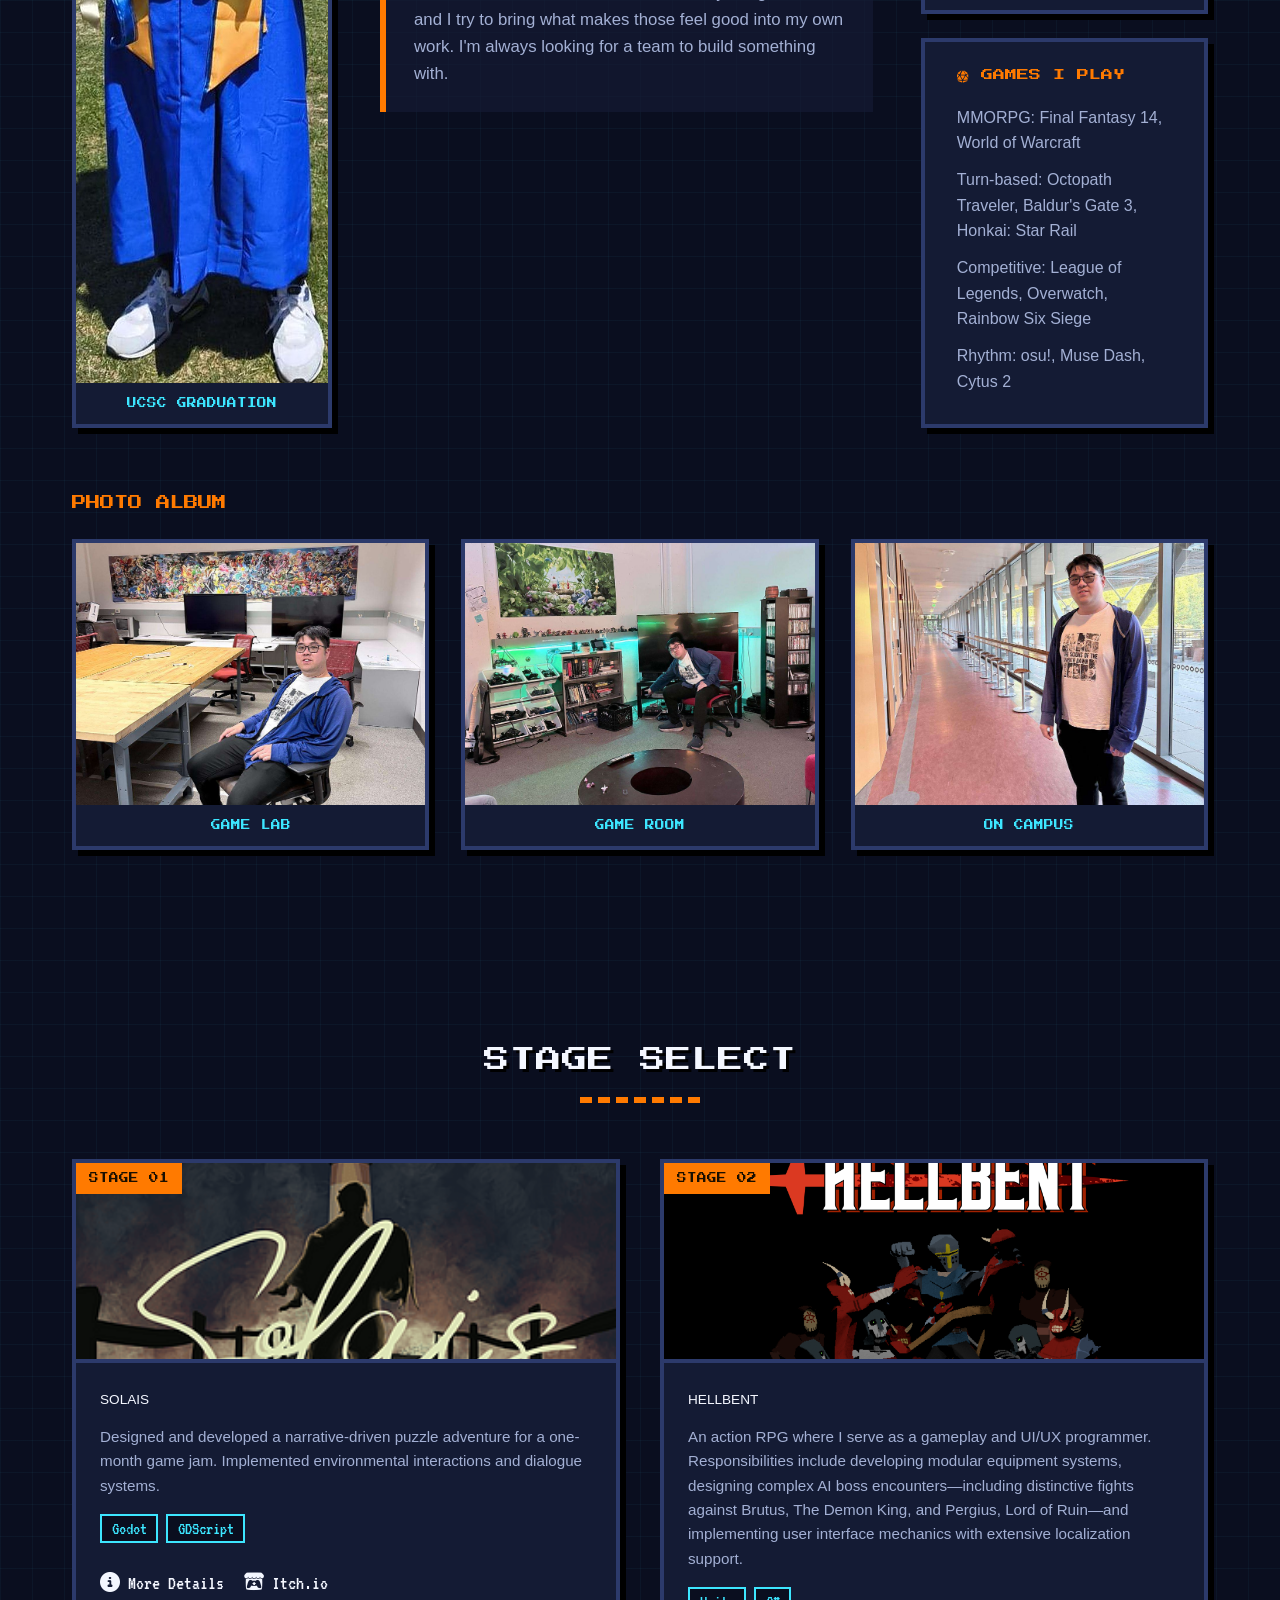
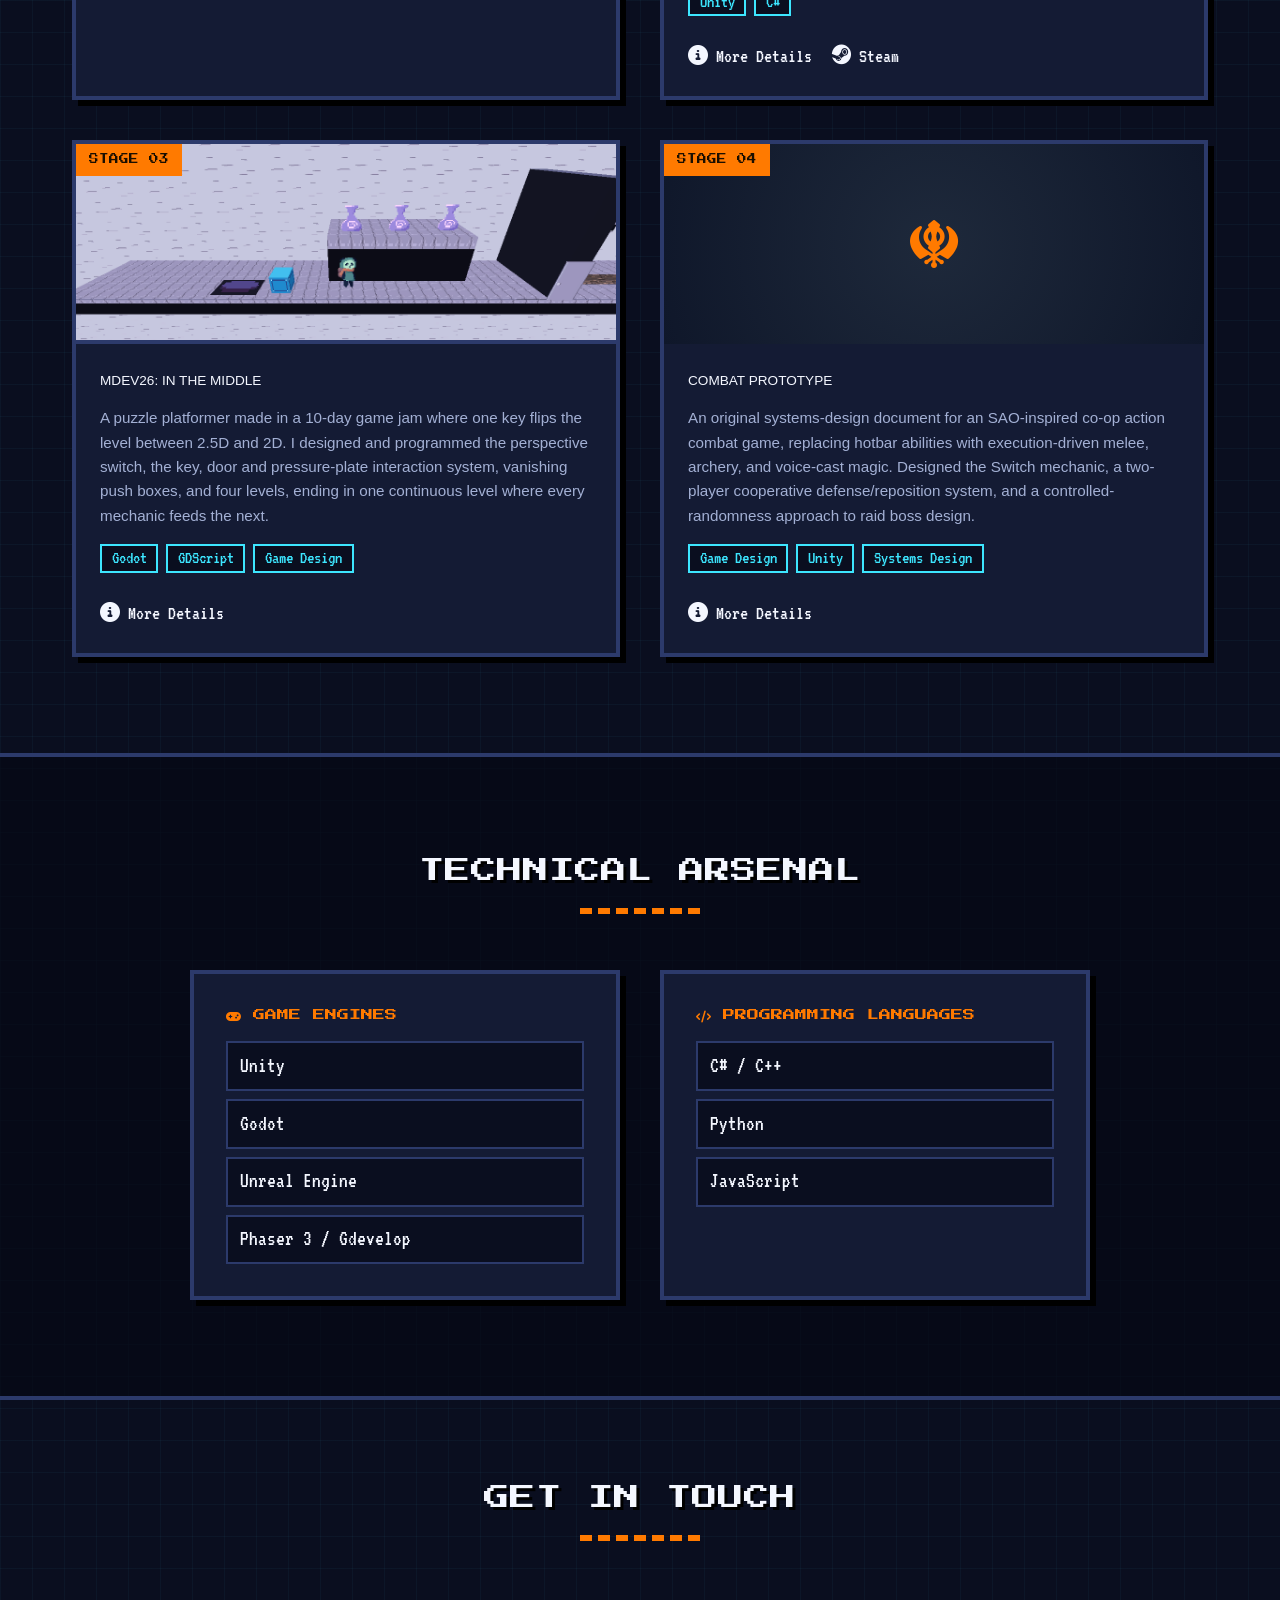
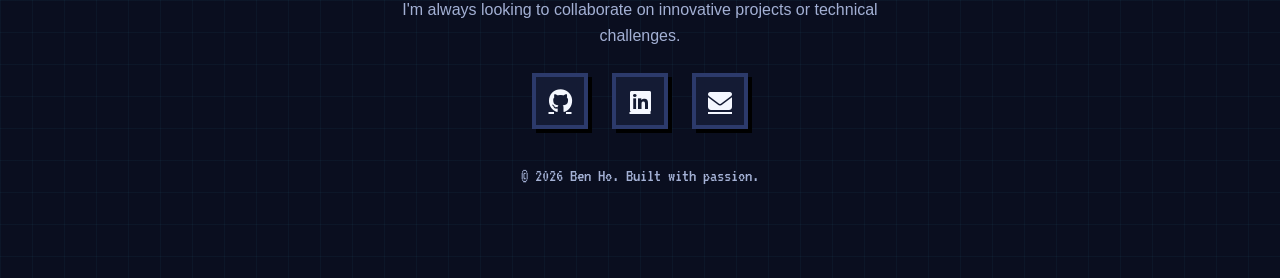
==== commit b745acea: "Huge Changes" ====
--- a/index.html
+++ b/index.html
@@ -13,7 +13,7 @@
         <nav class="navbar">
             <a href="#" class="logo"><span>[</span>Ben Ho<span>]</span></a>
             <ul class="nav-links">
-                <li><a href="#hero">About</a></li>
+                <li><a href="#bio">Bio</a></li>
                 <li><a href="#projects">Projects</a></li>
                 <li><a href="#skills">Skills</a></li>
                 <li><a href="#contact">Contact</a></li>
@@ -26,18 +26,121 @@
 
     <section id="hero" class="hero-section">
         <div class="hero-content">
+            <p class="hero-kicker">PLAYER 1 READY</p>
             <h1>Hi, I'm <span class="highlight">Ben Ho</span></h1>
             <p>Game Developer specializing in Unity and UI/UX, studying at the University of California, Santa Cruz.</p>
+            <div class="hero-stats">
+                <span><b>CLASS</b> Game Developer</span>
+                <span><b>BASE</b> Los Angeles</span>
+                <span><b>GUILD</b> UC Santa Cruz</span>
+                <span><b>ENGINES</b> Unity / Godot</span>
+            </div>
             <div class="hero-buttons">
-                <a href="#projects" class="btn primary-btn">View My Work</a>
+                <a href="#projects" class="btn primary-btn">&#9654; Start Game</a>
                 <a href="#contact" class="btn secondary-btn">Let's Talk</a>
             </div>
         </div>
     </section>
 
+    <section id="bio" class="bio-section">
+        <h2>Player Profile</h2>
+        <div class="bio-content">
+            <figure class="bio-portrait">
+                <img src="ben-graduation.jpg" alt="Ben Ho in a UC Santa Cruz graduation gown holding a diploma and flowers">
+                <figcaption>UCSC graduation</figcaption>
+            </figure>
+            <div class="bio-text">
+                <p>I'm Ben, a game developer based in Los Angeles who loves the part of games where design and code meet: the systems, the interfaces and the little rules that decide how a game feels to play. I work mostly in Unity and Godot, and I'm finishing my studies at the University of California, Santa Cruz in 2026, after Pasadena City College, where I made the Dean's Honor list for three semesters. Before that, I was in the robotics club at Arcadia High School.</p>
+                <p>On <strong>Solais</strong> I built the branching dialogue and the Morse code minigame. On <strong>Hellbent</strong> I make combat UI, boss fights and accessibility options such as font scaling, high-contrast modes and input remapping. For the 10-day jam game <strong>MDEV26</strong> I designed a one-button switch between 2.5D and 2D and the puzzles built around it.</p>
+                <p>I grew up playing everything from MMORPGs and turn-based RPGs to MOBAs, shooters and rhythm games, and I try to bring what makes those feel good into my own work. I'm always looking for a team to build something with.</p>
+            </div>
+            <div class="bio-facts">
+                <div class="bio-fact">
+                    <h3><i class="fa-solid fa-graduation-cap"></i> Education</h3>
+                    <ul>
+                        <li>University of California, Santa Cruz (2024 - 2026)</li>
+                        <li>Pasadena City College (2021 - 2024)</li>
+                        <li>Arcadia High School (2018 - 2021)</li>
+                    </ul>
+                </div>
+                <div class="bio-fact">
+                    <h3><i class="fa-solid fa-language"></i> Languages</h3>
+                    <ul>
+                        <li>Cantonese (native)</li>
+                        <li>English</li>
+                        <li>Mandarin</li>
+                    </ul>
+                </div>
+                <div class="bio-fact">
+                    <h3><i class="fa-solid fa-dice-d20"></i> Games I Play</h3>
+                    <ul>
+                        <li>MMORPG: Final Fantasy 14, World of Warcraft</li>
+                        <li>Turn-based: Octopath Traveler, Baldur's Gate 3, Honkai: Star Rail</li>
+                        <li>Competitive: League of Legends, Overwatch, Rainbow Six Siege</li>
+                        <li>Rhythm: osu!, Muse Dash, Cytus 2</li>
+                    </ul>
+                </div>
+            </div>
+        </div>
+        <h3 class="photo-title">Photo Album</h3>
+        <div class="photo-strip">
+            <figure>
+                <img src="ben-game-lab.jpg" alt="Ben Ho sitting in a game lab below a huge Smash Bros. poster" loading="lazy">
+                <figcaption>Game lab</figcaption>
+            </figure>
+            <figure>
+                <img src="ben-game-room.jpg" alt="Ben Ho in a game room full of consoles, controllers and game boxes" loading="lazy">
+                <figcaption>Game room</figcaption>
+            </figure>
+            <figure>
+                <img src="ben-hallway.jpg" alt="Ben Ho in a UC Santa Cruz hallway wearing a Final Fantasy XIV shirt" loading="lazy">
+                <figcaption>On campus</figcaption>
+            </figure>
+        </div>
+    </section>
+
     <section id="projects" class="projects-section">
-        <h2>Featured Projects</h2>
+        <h2>Stage Select</h2>
         <div class="projects-grid">
+            <div class="project-card">
+                <a href="solais.html" style="text-decoration: none; color: inherit;">
+                    <div class="project-image" style="height: 200px;">
+                        <img src="Solais.png" alt="Solais Puzzle Adventure" style="width: 100%; height: 100%; object-fit: cover;">
+                    </div>
+                </a>
+                <div class="project-info">
+                    <h3><a href="solais.html" style="text-decoration: none; color: inherit;">Solais</a></h3>
+                    <p>Designed and developed a narrative-driven puzzle adventure for a one-month game jam. Implemented environmental interactions and dialogue systems.</p>
+                    <div class="tags">
+                        <span>Godot</span>
+                        <span>GDScript</span>
+                    </div>
+                    <div class="project-links">
+                        <a href="solais.html"><i class="fa-solid fa-circle-info"></i> More Details</a>
+                        <a href="https://cybersugarstudios.itch.io/solais" target="_blank"><i class="fa-brands fa-itch-io"></i> Itch.io</a>
+                    </div>
+                </div>
+            </div>
+
+            <div class="project-card">
+                <a href="hellbent.html" style="text-decoration: none; color: inherit;">
+                    <div class="project-image" style="height: 200px;">
+                        <img src="Header.png" alt="Hellbent Action RPG" style="width: 100%; height: 100%; object-fit: cover;">
+                    </div>
+                </a>
+                <div class="project-info">
+                    <h3><a href="hellbent.html" style="text-decoration: none; color: inherit;">Hellbent</a></h3>
+                    <p>An action RPG where I serve as a gameplay and UI/UX programmer. Responsibilities include developing modular equipment systems, designing complex AI boss encounters—including distinctive fights against Brutus, The Demon King, and Pergius, Lord of Ruin—and implementing user interface mechanics with extensive localization support.</p>
+                    <div class="tags">
+                        <span>Unity</span>
+                        <span>C#</span>
+                    </div>
+                    <div class="project-links">
+                        <a href="hellbent.html"><i class="fa-solid fa-circle-info"></i> More Details</a>
+                        <a href="https://store.steampowered.com/app/4694770/HELLBENT/" target="_blank"><i class="fa-brands fa-steam"></i> Steam</a>
+                    </div>
+                </div>
+            </div>
 
             <div class="project-card">
                 <a href="mdev26.html" style="text-decoration: none; color: inherit;">
@@ -75,67 +178,6 @@
                     </div>
                     <div class="project-links">
                         <a href="combat-prototype.html"><i class="fa-solid fa-circle-info"></i> More Details</a>
-                    </div>
-                </div>
-            </div>
-
-            <div class="project-card">
-                <a href="hellbent.html" style="text-decoration: none; color: inherit;">
-                    <div class="project-image" style="height: 200px;">
-                        <img src="Header.png" alt="Hellbent Action RPG" style="width: 100%; height: 100%; object-fit: cover;">
-                    </div>
-                </a>
-                <div class="project-info">
-                    <h3><a href="hellbent.html" style="text-decoration: none; color: inherit;">Hellbent</a></h3>
-                    <p>An action RPG where I serve as a gameplay and UI/UX programmer. Responsibilities include developing modular equipment systems, designing complex AI boss encounters—including distinctive fights against Brutus, The Demon King, and Pergius, Lord of Ruin—and implementing user interface mechanics with extensive localization support.</p>
-                    <div class="tags">
-                        <span>Unity</span>
-                        <span>C#</span>
-                    </div>
-                    <div class="project-links">
-                        <a href="hellbent.html"><i class="fa-solid fa-circle-info"></i> More Details</a>
-                        <a href="https://store.steampowered.com/app/4694770/HELLBENT/" target="_blank"><i class="fa-brands fa-steam"></i> Steam</a>
-                    </div>
-                </div>
-            </div>
-
-            <div class="project-card">
-                <a href="stealth-escape.html" style="text-decoration: none; color: inherit;">
-                    <div class="project-image">
-                        <div class="image-placeholder"><i class="fa-solid fa-user-secret fa-3x"></i></div>
-                    </div>
-                </a>
-                <div class="project-info">
-                    <h3><a href="stealth-escape.html" style="text-decoration: none; color: inherit;">Stealth Escape Prototype</a></h3>
-                    <p>Designed a top-down 3D stealth game using Unity with a custom Field-of-View visibility system. Implemented enemy AI finite-state machine with patrol, chase, and search behaviors.</p>
-                    <div class="tags">
-                        <span>Unity</span>
-                        <span>C#</span>
-                        <span>AI</span>
-                    </div>
-                    <div class="project-links">
-                        <a href="stealth-escape.html"><i class="fa-solid fa-circle-info"></i> More Details</a>
-                        <a href="#" target="_blank"><i class="fa-brands fa-github"></i> Source</a>
-                    </div>
-                </div>
-            </div>
-            
-            <div class="project-card">
-                <a href="solais.html" style="text-decoration: none; color: inherit;">
-                    <div class="project-image" style="height: 200px;">
-                        <img src="Solais.png" alt="Solais Puzzle Adventure" style="width: 100%; height: 100%; object-fit: cover;">
-                    </div>
-                </a>
-                <div class="project-info">
-                    <h3><a href="solais.html" style="text-decoration: none; color: inherit;">Solais</a></h3>
-                    <p>Designed and developed a narrative-driven puzzle adventure for a one-month game jam. Implemented environmental interactions and dialogue systems.</p>
-                    <div class="tags">
-                        <span>Godot</span>
-                        <span>GDScript</span>
-                    </div>
-                    <div class="project-links">
-                        <a href="solais.html"><i class="fa-solid fa-circle-info"></i> More Details</a>
-                        <a href="https://cybersugarstudios.itch.io/solais" target="_blank"><i class="fa-brands fa-itch-io"></i> Itch.io</a>
                     </div>
                 </div>
             </div>
--- a/style.css
+++ b/style.css
@@ -1,3 +1,5 @@
+@import url('https://fonts.googleapis.com/css2?family=Press+Start+2P&family=VT323&display=swap');
+
 /* --- Global Reset & Variables --- */
 * {
     margin: 0;
@@ -8,29 +10,60 @@
 }
 
 :root {
-    --bg-color: #0f172a;
-    --card-bg: #1e293b;
-    --text-main: #f8fafc;
-    --text-muted: #94a3b8;
+    --bg-color: #0a0e1f;
+    --card-bg: #141b34;
+    --panel-edge: #2c3a6b;
+    --text-main: #f4f7ff;
+    --text-muted: #a3b0d4;
     --accent-color: #ff7a00; /* Warm, sharp glow */
-    --accent-hover: #e06c00;
+    --accent-hover: #ffa033;
+    --cyan: #3de6ff;
+    --pixel: 'Press Start 2P', 'Courier New', monospace;
+    --retro: 'VT323', 'Courier New', monospace;
 }
 
 body {
     background-color: var(--bg-color);
+    /* Faint pixel grid, like level-editor graph paper */
+    background-image:
+        linear-gradient(rgba(61, 230, 255, 0.04) 1px, transparent 1px),
+        linear-gradient(90deg, rgba(61, 230, 255, 0.04) 1px, transparent 1px);
+    background-size: 32px 32px;
     color: var(--text-main);
     line-height: 1.6;
 }
 
-/* --- Navigation --- */
+/* CRT scanlines over everything; clicks pass through */
+body::after {
+    content: "";
+    position: fixed;
+    inset: 0;
+    pointer-events: none;
+    z-index: 2000;
+    background: repeating-linear-gradient(to bottom, rgba(0, 0, 0, 0) 0, rgba(0, 0, 0, 0) 3px, rgba(0, 0, 0, 0.12) 4px);
+}
+
+h1, h2 {
+    font-family: var(--pixel);
+    font-weight: 400;
+    line-height: 1.4;
+    text-transform: uppercase;
+}
+
+/* Section titles: "- - STAGE SELECT - -" with a glowing underline bar */
+h2 {
+    text-shadow: 3px 3px 0 #000;
+}
+
+/* --- Navigation (HUD bar) --- */
 header {
-    background-color: rgba(15, 23, 42, 0.9);
+    background-color: rgba(10, 14, 31, 0.92);
     position: fixed;
     width: 100%;
     top: 0;
     z-index: 1000;
-    backdrop-filter: blur(10px);
-    border-bottom: 1px solid #334155;
+    border-bottom: 4px solid var(--panel-edge);
+    box-shadow: 0 4px 0 #000;
 }
 
 .navbar {
@@ -39,12 +72,12 @@
     align-items: center;
     max-width: 1200px;
     margin: 0 auto;
-    padding: 1.5rem 2rem;
+    padding: 1.1rem 2rem;
 }
 
 .logo {
-    font-size: 1.5rem;
-    font-weight: 700;
+    font-family: var(--pixel);
+    font-size: 1rem;
     text-decoration: none;
     color: var(--text-main);
 }
@@ -60,118 +93,367 @@
 }
 
 .nav-links a {
+    font-family: var(--pixel);
+    font-size: 0.65rem;
+    text-transform: uppercase;
     text-decoration: none;
     color: var(--text-muted);
-    font-weight: 500;
-    transition: color 0.3s;
+    transition: color 0.15s;
+}
+
+/* Menu cursor, like picking an option in a game menu */
+.nav-links a::before {
+    content: ">";
+    color: var(--accent-color);
+    margin-right: 0.4rem;
+    visibility: hidden;
 }
 
 .nav-links a:hover {
     color: var(--accent-color);
+}
+
+.nav-links a:hover::before {
+    visibility: visible;
+    animation: blink 0.8s steps(2) infinite;
 }
 
 .burger {
     display: none;
     font-size: 1.5rem;
     cursor: pointer;
-}
-
-/* --- Hero Section --- */
+    color: var(--accent-color);
+}
+
+@keyframes blink {
+    50% { opacity: 0; }
+}
+
+/* --- Hero Section (title screen) --- */
 .hero-section {
-    height: 100vh;
+    min-height: 100vh;
     display: flex;
     align-items: center;
     justify-content: center;
     text-align: center;
-    padding: 0 2rem;
-    background: radial-gradient(circle at center, #1e293b 0%, #0f172a 100%);
+    padding: 6rem 2rem 2rem;
+    background:
+        radial-gradient(circle at 50% 40%, rgba(255, 122, 0, 0.14) 0%, rgba(10, 14, 31, 0) 55%),
+        radial-gradient(circle at 80% 20%, rgba(61, 230, 255, 0.1) 0%, rgba(10, 14, 31, 0) 40%);
+}
+
+.hero-kicker {
+    font-family: var(--pixel);
+    font-size: 0.7rem;
+    color: var(--cyan);
+    letter-spacing: 0.15em;
+    margin-bottom: 1.5rem;
+    animation: blink 1.2s steps(2) infinite;
 }
 
 .hero-content h1 {
-    font-size: 3.5rem;
-    margin-bottom: 1rem;
+    font-size: 2.6rem;
+    margin-bottom: 1.5rem;
+    text-shadow: 4px 4px 0 #000;
 }
 
 .hero-content .highlight {
-    color: var(--accent-color);
+    font-family: inherit;
+    color: var(--accent-color);
+    text-shadow: 4px 4px 0 #000, 0 0 24px rgba(255, 122, 0, 0.55);
 }
 
 .hero-content p {
-    font-size: 1.25rem;
+    font-size: 1.15rem;
     color: var(--text-muted);
-    max-width: 600px;
+    max-width: 620px;
     margin: 0 auto 2rem auto;
 }
 
+/* Character-select style stat line under the intro */
+.hero-stats {
+    display: flex;
+    justify-content: center;
+    flex-wrap: wrap;
+    gap: 0.75rem;
+    margin: 0 auto 2.5rem;
+    max-width: 760px;
+}
+
+.hero-stats span {
+    font-family: var(--retro);
+    font-size: 1.35rem;
+    background: var(--card-bg);
+    border: 3px solid var(--panel-edge);
+    box-shadow: 4px 4px 0 #000;
+    padding: 0.1rem 0.9rem;
+    color: var(--text-main);
+}
+
+.hero-stats b {
+    font-family: var(--retro);
+    color: var(--accent-color);
+    font-weight: 400;
+}
+
 .hero-buttons {
     display: flex;
     justify-content: center;
-    gap: 1rem;
-}
-
+    flex-wrap: wrap;
+    gap: 1.25rem;
+}
+
+/* Chunky arcade buttons that press down on click */
 .btn {
-    padding: 0.75rem 2rem;
-    border-radius: 4px;
+    font-family: var(--pixel);
+    font-size: 0.7rem;
+    text-transform: uppercase;
+    padding: 1rem 1.6rem;
     text-decoration: none;
-    font-weight: 600;
-    transition: all 0.3s;
+    border: 4px solid #000;
+    box-shadow: 5px 5px 0 #000;
+    transition: transform 0.08s, box-shadow 0.08s, background-color 0.15s;
+    display: inline-block;
+}
+
+.btn:hover {
+    transform: translate(-2px, -2px);
+    box-shadow: 7px 7px 0 #000;
+}
+
+.btn:active {
+    transform: translate(4px, 4px);
+    box-shadow: 1px 1px 0 #000;
 }
 
 .primary-btn {
     background-color: var(--accent-color);
-    color: #fff;
+    color: #1a0f00;
 }
 
 .primary-btn:hover {
     background-color: var(--accent-hover);
-    box-shadow: 0 0 15px rgba(255, 122, 0, 0.4);
 }
 
 .secondary-btn {
-    border: 2px solid var(--accent-color);
-    color: var(--accent-color);
+    background-color: var(--card-bg);
+    color: var(--cyan);
+    border-color: var(--cyan);
+    box-shadow: 5px 5px 0 #000;
 }
 
 .secondary-btn:hover {
-    background-color: var(--accent-color);
-    color: #fff;
-}
-
-/* --- Projects Section --- */
+    background-color: var(--cyan);
+    color: #001a1f;
+}
+
+/* --- Shared section layout --- */
+.bio-section,
 .projects-section {
     max-width: 1200px;
     margin: 0 auto;
     padding: 6rem 2rem;
 }
 
-.projects-section h2 {
-    font-size: 2.5rem;
-    margin-bottom: 3rem;
+.bio-section h2,
+.projects-section h2,
+.skills-section h2,
+footer h2 {
+    font-size: 1.6rem;
+    margin-bottom: 3.5rem;
     text-align: center;
 }
 
+.bio-section h2::after,
+.projects-section h2::after,
+.skills-section h2::after,
+footer h2::after {
+    content: "";
+    display: block;
+    width: 120px;
+    height: 6px;
+    margin: 1.2rem auto 0;
+    background: repeating-linear-gradient(90deg, var(--accent-color) 0 12px, transparent 12px 18px);
+}
+
+/* Reusable pixel panel: thick edge and a hard drop shadow */
+.bio-fact,
+.skill-category,
+.project-card {
+    background-color: var(--card-bg);
+    border: 4px solid var(--panel-edge);
+    box-shadow: 6px 6px 0 #000;
+    border-radius: 0;
+}
+
+/* --- Bio (player profile) --- */
+.bio-content {
+    display: flex;
+    gap: 3rem;
+    flex-wrap: wrap;
+    align-items: flex-start;
+}
+
+.bio-text {
+    flex: 3;
+    min-width: 300px;
+    color: var(--text-muted);
+    background: rgba(20, 27, 52, 0.7);
+    border-left: 6px solid var(--accent-color);
+    padding: 1.5rem 1.75rem;
+}
+
+.bio-text p {
+    margin-bottom: 1.25rem;
+    font-size: 1.05rem;
+}
+
+.bio-text p:last-child {
+    margin-bottom: 0;
+}
+
+.bio-text strong {
+    color: var(--text-main);
+}
+
+.bio-facts {
+    flex: 2;
+    min-width: 280px;
+    display: flex;
+    flex-direction: column;
+    gap: 1.5rem;
+}
+
+.bio-fact {
+    padding: 1.5rem 2rem;
+}
+
+.bio-fact h3 {
+    font-family: var(--pixel);
+    font-size: 0.75rem;
+    font-weight: 400;
+    text-transform: uppercase;
+    margin-bottom: 0.9rem;
+    color: var(--accent-color);
+}
+
+.bio-fact ul {
+    list-style: none;
+    color: var(--text-muted);
+}
+
+.bio-fact li {
+    padding: 0.35rem 0;
+}
+
+/* Portrait next to the bio text, like a character portrait */
+.bio-portrait {
+    flex: 0 0 260px;
+    align-self: stretch;
+    display: flex;
+    flex-direction: column;
+    background: var(--card-bg);
+    border: 4px solid var(--panel-edge);
+    box-shadow: 6px 6px 0 #000;
+}
+
+.bio-portrait img {
+    display: block;
+    width: 100%;
+    flex: 1;
+    min-height: 0;
+    height: 0;
+    object-fit: cover;
+    object-position: 46% 50%;
+}
+
+.bio-portrait figcaption,
+.photo-strip figcaption {
+    font-family: var(--pixel);
+    font-size: 0.6rem;
+    text-transform: uppercase;
+    text-align: center;
+    color: var(--cyan);
+    padding: 0.8rem 0.5rem;
+}
+
+/* Photo album strip */
+.photo-title {
+    font-family: var(--pixel);
+    font-size: 0.9rem;
+    font-weight: 400;
+    text-transform: uppercase;
+    color: var(--accent-color);
+    margin: 4rem 0 1.5rem;
+}
+
+.photo-strip {
+    display: grid;
+    grid-template-columns: repeat(auto-fit, minmax(260px, 1fr));
+    gap: 2rem;
+}
+
+.photo-strip figure {
+    background: var(--card-bg);
+    border: 4px solid var(--panel-edge);
+    box-shadow: 6px 6px 0 #000;
+    transition: transform 0.12s, box-shadow 0.12s, border-color 0.12s;
+}
+
+.photo-strip figure:hover {
+    transform: translate(-3px, -3px);
+    box-shadow: 9px 9px 0 var(--accent-color);
+    border-color: var(--accent-color);
+}
+
+.photo-strip img {
+    display: block;
+    width: 100%;
+    aspect-ratio: 4 / 3;
+    object-fit: cover;
+}
+
+/* --- Projects Section (stage select) --- */
 .projects-grid {
     display: grid;
-    grid-template-columns: repeat(auto-fit, minmax(350px, 1fr));
-    gap: 2rem;
+    grid-template-columns: repeat(auto-fit, minmax(420px, 1fr));
+    gap: 2.5rem;
+    counter-reset: stage;
 }
 
 .project-card {
-    background-color: var(--card-bg);
-    border-radius: 8px;
-    overflow: hidden;
-    border: 1px solid #334155;
-    transition: transform 0.3s, box-shadow 0.3s;
+    position: relative;
+    counter-increment: stage;
+    transition: transform 0.12s, box-shadow 0.12s, border-color 0.12s;
 }
 
 .project-card:hover {
-    transform: translateY(-5px);
-    box-shadow: 0 10px 20px rgba(0,0,0,0.3);
+    transform: translate(-3px, -3px);
+    box-shadow: 9px 9px 0 var(--accent-color);
     border-color: var(--accent-color);
 }
 
+/* "STAGE 01" ribbon on each card image */
+.project-card::before {
+    content: "STAGE 0" counter(stage);
+    position: absolute;
+    top: 0;
+    left: 0;
+    z-index: 2;
+    font-family: var(--pixel);
+    font-size: 0.6rem;
+    background: var(--accent-color);
+    color: #1a0f00;
+    padding: 0.5rem 0.8rem;
+}
+
+.project-image img {
+    image-rendering: auto;
+    border-bottom: 4px solid var(--panel-edge);
+}
+
 .image-placeholder {
-    background-color: #334155;
+    background-color: #1c2547;
     height: 200px;
     display: flex;
     align-items: center;
@@ -184,7 +466,12 @@
 }
 
 .project-info h3 {
-    margin-bottom: 0.5rem;
+    font-family: var(--pixel);
+    font-weight: 400;
+    font-size: 0.85rem;
+    line-height: 1.6;
+    text-transform: uppercase;
+    margin-bottom: 0.9rem;
 }
 
 .project-info p {
@@ -201,40 +488,39 @@
 }
 
 .tags span {
-    background-color: #0f172a;
-    color: var(--accent-color);
-    padding: 0.25rem 0.75rem;
-    font-size: 0.8rem;
-    border-radius: 20px;
-    font-weight: 600;
+    font-family: var(--retro);
+    font-size: 1.15rem;
+    line-height: 1.2;
+    background-color: #0a0e1f;
+    border: 2px solid var(--cyan);
+    color: var(--cyan);
+    padding: 0.1rem 0.6rem;
 }
 
 .project-links {
     display: flex;
-    gap: 1rem;
+    flex-wrap: wrap;
+    gap: 1.25rem;
 }
 
 .project-links a {
+    font-family: var(--retro);
+    font-size: 1.25rem;
     color: var(--text-main);
     text-decoration: none;
-    font-size: 0.9rem;
-    transition: color 0.3s;
+    transition: color 0.15s;
 }
 
 .project-links a:hover {
     color: var(--accent-color);
 }
 
-/* --- Skills Section --- */
+/* --- Skills Section (inventory) --- */
 .skills-section {
-    background-color: #0b111e;
+    background-color: rgba(5, 8, 20, 0.7);
+    border-top: 4px solid var(--panel-edge);
+    border-bottom: 4px solid var(--panel-edge);
     padding: 6rem 2rem;
-}
-
-.skills-section h2 {
-    font-size: 2.5rem;
-    text-align: center;
-    margin-bottom: 3rem;
 }
 
 .skills-container {
@@ -242,20 +528,22 @@
     margin: 0 auto;
     display: flex;
     justify-content: space-between;
-    gap: 2rem;
+    gap: 2.5rem;
     flex-wrap: wrap;
 }
 
 .skill-category {
-    background-color: var(--card-bg);
     padding: 2rem;
-    border-radius: 8px;
     flex: 1;
     min-width: 280px;
-    border: 1px solid #334155;
 }
 
 .skill-category h3 {
+    font-family: var(--pixel);
+    font-size: 0.75rem;
+    font-weight: 400;
+    text-transform: uppercase;
+    line-height: 1.6;
     margin-bottom: 1rem;
     color: var(--accent-color);
 }
@@ -264,20 +552,24 @@
     list-style: none;
 }
 
+/* Each skill is an inventory slot */
 .skill-category li {
-    padding: 0.5rem 0;
-    border-bottom: 1px solid #334155;
+    font-family: var(--retro);
+    font-size: 1.35rem;
+    padding: 0.35rem 0.75rem;
+    margin-bottom: 0.5rem;
+    background: #0a0e1f;
+    border: 2px solid var(--panel-edge);
 }
 
 .skill-category li:last-child {
-    border-bottom: none;
+    margin-bottom: 0;
 }
 
 /* --- Footer --- */
 footer {
     text-align: center;
-    padding: 4rem 2rem;
-    border-top: 1px solid #334155;
+    padding: 5rem 2rem 4rem;
 }
 
 footer p {
@@ -294,25 +586,120 @@
 }
 
 .social-links a {
-    color: var(--text-muted);
+    color: var(--text-main);
     font-size: 1.5rem;
-    transition: color 0.3s;
+    width: 3.5rem;
+    height: 3.5rem;
+    display: flex;
+    align-items: center;
+    justify-content: center;
+    background: var(--card-bg);
+    border: 4px solid var(--panel-edge);
+    box-shadow: 4px 4px 0 #000;
+    transition: transform 0.08s, color 0.15s, border-color 0.15s;
 }
 
 .social-links a:hover {
     color: var(--accent-color);
+    border-color: var(--accent-color);
+    transform: translate(-2px, -2px);
 }
 
 .copyright {
-    font-size: 0.85rem;
-}
-
-/* --- Responsive Menu --- */
+    font-family: var(--retro);
+    font-size: 1.15rem;
+}
+
+/* --- Project detail pages: restyle the panels their inline styles define --- */
+body .project-header-img {
+    border-radius: 0;
+    border: 4px solid var(--panel-edge);
+    box-shadow: 8px 8px 0 #000;
+}
+
+body .project-meta {
+    border-bottom: 4px dashed var(--panel-edge);
+}
+
+body .meta-item strong {
+    font-family: var(--pixel);
+    font-size: 0.65rem;
+    font-weight: 400;
+    text-transform: uppercase;
+    color: var(--cyan);
+    margin-bottom: 0.5rem;
+}
+
+body .project-body h3 {
+    font-family: var(--pixel);
+    font-size: 1.05rem;
+    font-weight: 400;
+    text-transform: uppercase;
+    line-height: 1.5;
+}
+
+body .back-link {
+    font-family: var(--pixel);
+    font-size: 0.65rem;
+    text-transform: uppercase;
+}
+
+body .video-item,
+body .ui-item,
+body .shot-item,
+body .pillar-card,
+body .status-banner {
+    border-radius: 0;
+    border: 4px solid var(--panel-edge);
+    box-shadow: 6px 6px 0 #000;
+}
+
+body .status-banner {
+    border-color: var(--accent-color);
+}
+
+body .project-detail-section h1 {
+    font-size: 1.8rem !important;
+    text-shadow: 3px 3px 0 #000;
+}
+
+/* --- Responsive --- */
 @media (max-width: 768px) {
+    .hero-content h1 {
+        font-size: 1.6rem;
+    }
+    .projects-grid {
+        grid-template-columns: 1fr;
+    }
+    .bio-portrait {
+        flex: 1 1 100%;
+        max-width: 320px;
+        margin: 0 auto;
+    }
+    .bio-portrait img {
+        flex: none;
+        height: auto;
+        aspect-ratio: 4 / 5;
+    }
     .nav-links {
         display: none;
+        position: absolute;
+        top: 100%;
+        left: 0;
+        right: 0;
+        flex-direction: column;
+        gap: 0;
+        background: var(--bg-color);
+        border-bottom: 4px solid var(--panel-edge);
+    }
+    .nav-links.open {
+        display: flex;
+    }
+    .nav-links li a {
+        display: block;
+        padding: 1rem 2rem;
     }
     .burger {
         display: block;
     }
-}+}
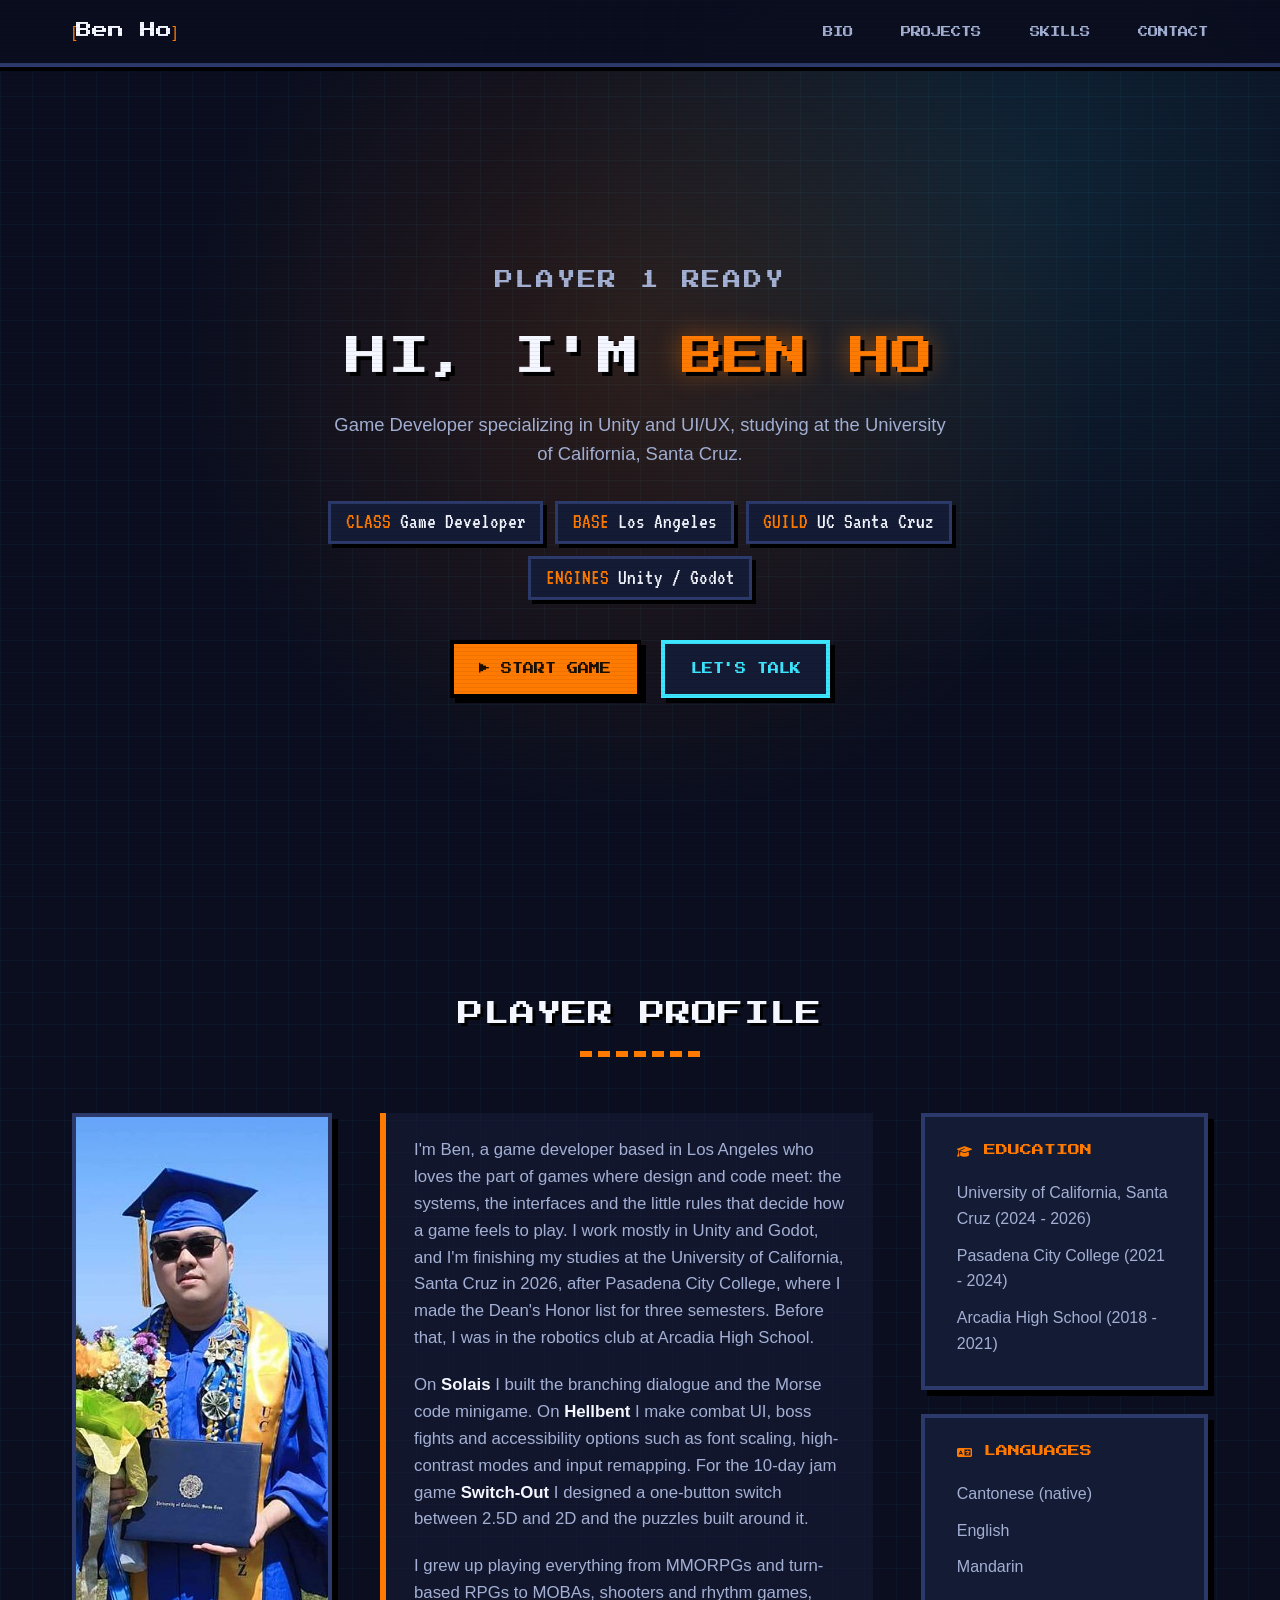
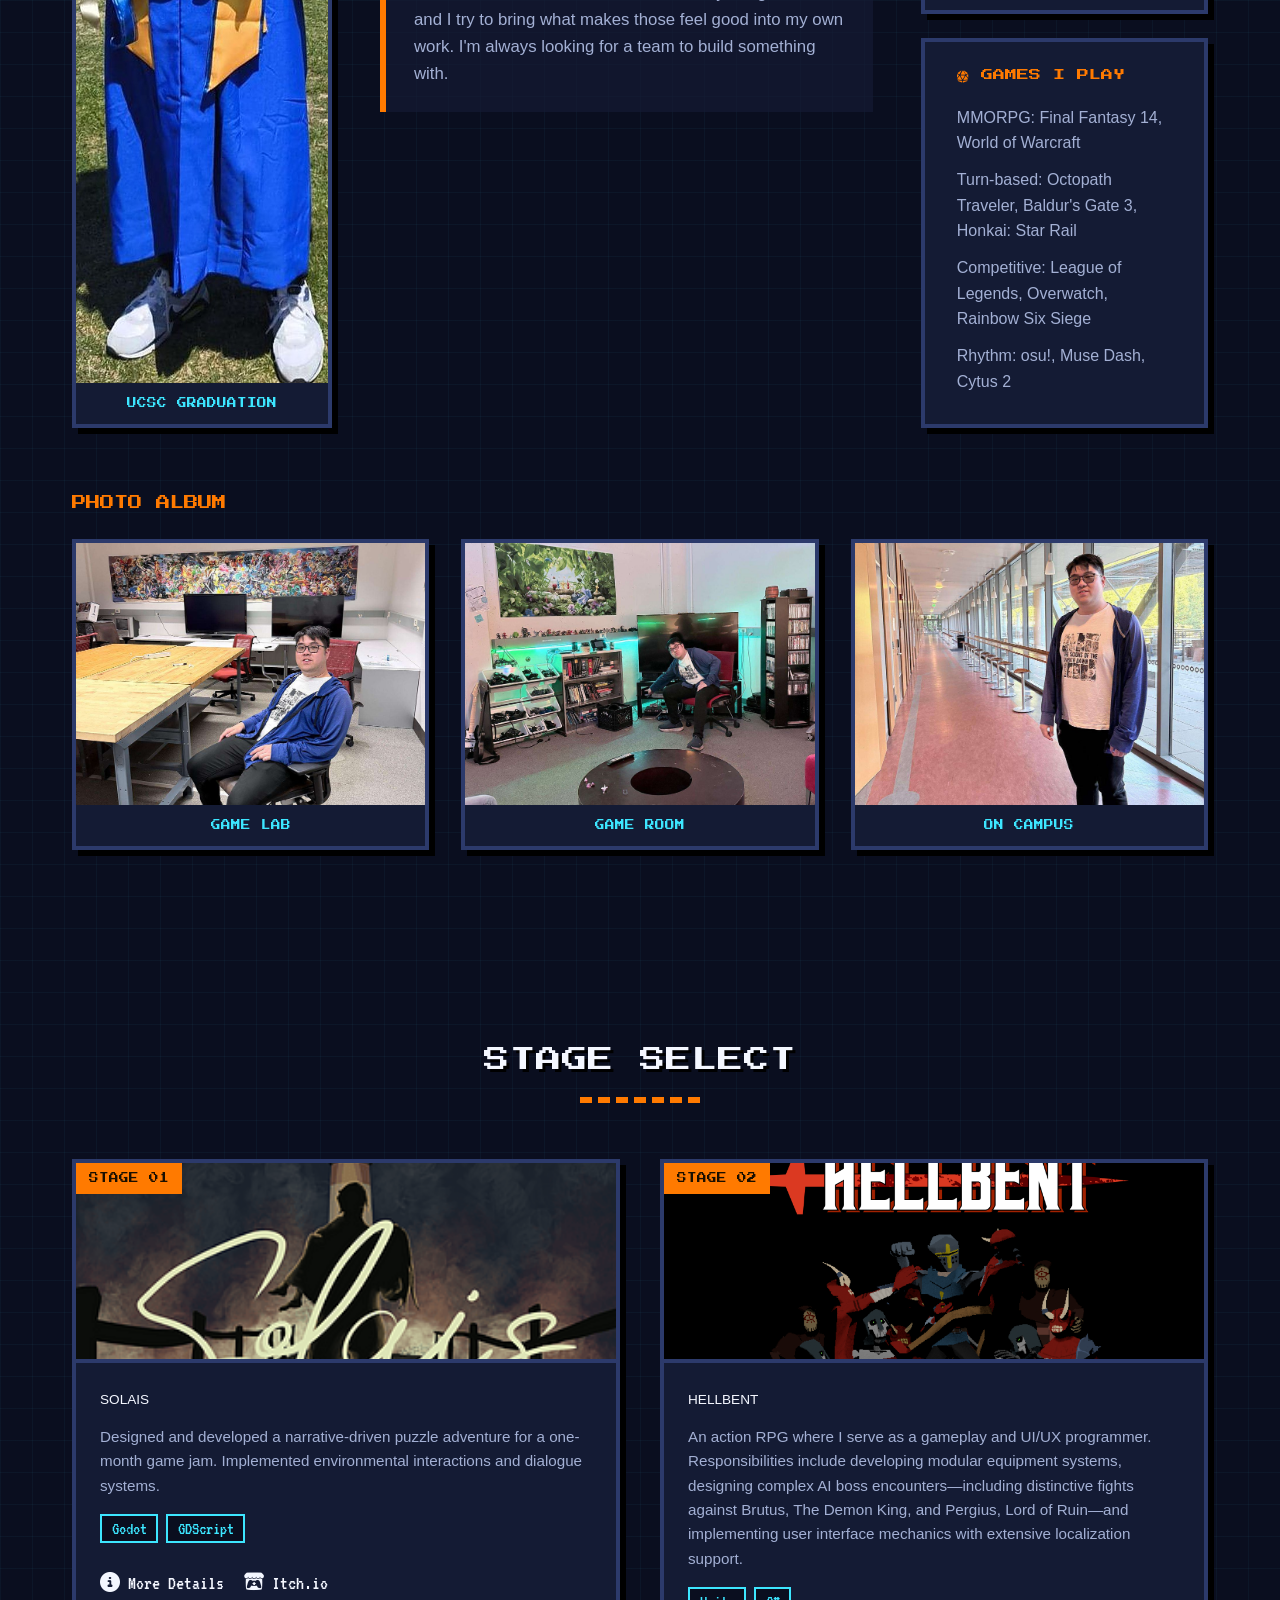
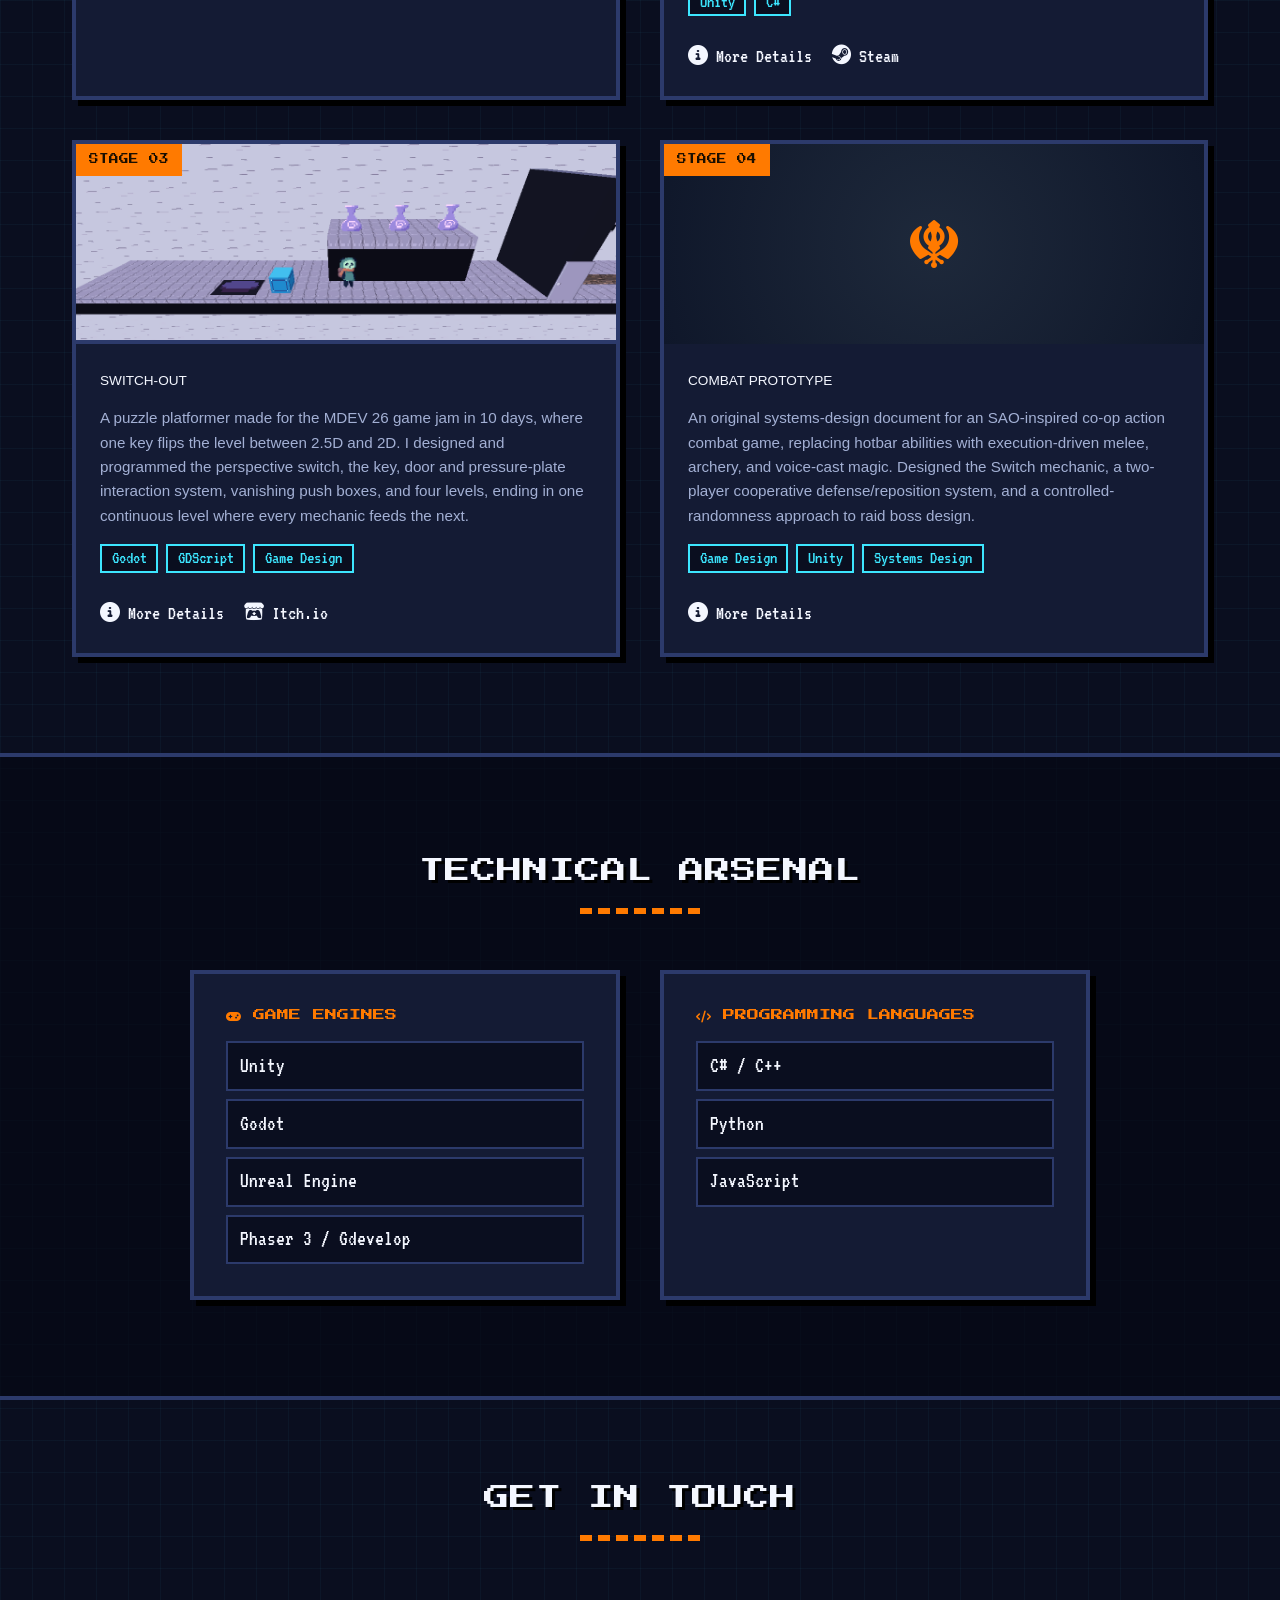
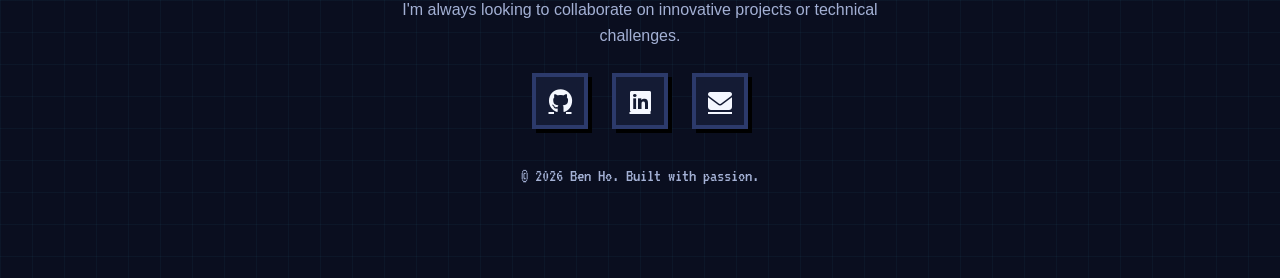
==== commit 3d678efd: "Itch link" ====
--- a/index.html
+++ b/index.html
@@ -51,7 +51,7 @@
             </figure>
             <div class="bio-text">
                 <p>I'm Ben, a game developer based in Los Angeles who loves the part of games where design and code meet: the systems, the interfaces and the little rules that decide how a game feels to play. I work mostly in Unity and Godot, and I'm finishing my studies at the University of California, Santa Cruz in 2026, after Pasadena City College, where I made the Dean's Honor list for three semesters. Before that, I was in the robotics club at Arcadia High School.</p>
-                <p>On <strong>Solais</strong> I built the branching dialogue and the Morse code minigame. On <strong>Hellbent</strong> I make combat UI, boss fights and accessibility options such as font scaling, high-contrast modes and input remapping. For the 10-day jam game <strong>MDEV26</strong> I designed a one-button switch between 2.5D and 2D and the puzzles built around it.</p>
+                <p>On <strong>Solais</strong> I built the branching dialogue and the Morse code minigame. On <strong>Hellbent</strong> I make combat UI, boss fights and accessibility options such as font scaling, high-contrast modes and input remapping. For the 10-day jam game <strong>Switch-Out</strong> I designed a one-button switch between 2.5D and 2D and the puzzles built around it.</p>
                 <p>I grew up playing everything from MMORPGs and turn-based RPGs to MOBAs, shooters and rhythm games, and I try to bring what makes those feel good into my own work. I'm always looking for a team to build something with.</p>
             </div>
             <div class="bio-facts">
@@ -145,12 +145,12 @@
             <div class="project-card">
                 <a href="mdev26.html" style="text-decoration: none; color: inherit;">
                     <div class="project-image" style="height: 200px;">
-                        <img src="mdev26-ledge-25d.png" alt="MDEV26 puzzle platformer" style="width: 100%; height: 100%; object-fit: cover;">
-                    </div>
-                </a>
-                <div class="project-info">
-                    <h3><a href="mdev26.html" style="text-decoration: none; color: inherit;">MDEV26: In the Middle</a></h3>
-                    <p>A puzzle platformer made in a 10-day game jam where one key flips the level between 2.5D and 2D. I designed and programmed the perspective switch, the key, door and pressure-plate interaction system, vanishing push boxes, and four levels, ending in one continuous level where every mechanic feeds the next.</p>
+                        <img src="mdev26-ledge-25d.png" alt="Switch-Out puzzle platformer" style="width: 100%; height: 100%; object-fit: cover;">
+                    </div>
+                </a>
+                <div class="project-info">
+                    <h3><a href="mdev26.html" style="text-decoration: none; color: inherit;">Switch-Out</a></h3>
+                    <p>A puzzle platformer made for the MDEV 26 game jam in 10 days, where one key flips the level between 2.5D and 2D. I designed and programmed the perspective switch, the key, door and pressure-plate interaction system, vanishing push boxes, and four levels, ending in one continuous level where every mechanic feeds the next.</p>
                     <div class="tags">
                         <span>Godot</span>
                         <span>GDScript</span>
@@ -158,6 +158,7 @@
                     </div>
                     <div class="project-links">
                         <a href="mdev26.html"><i class="fa-solid fa-circle-info"></i> More Details</a>
+                        <a href="https://richy2308.itch.io/switch-out" target="_blank"><i class="fa-brands fa-itch-io"></i> Itch.io</a>
                     </div>
                 </div>
             </div>
